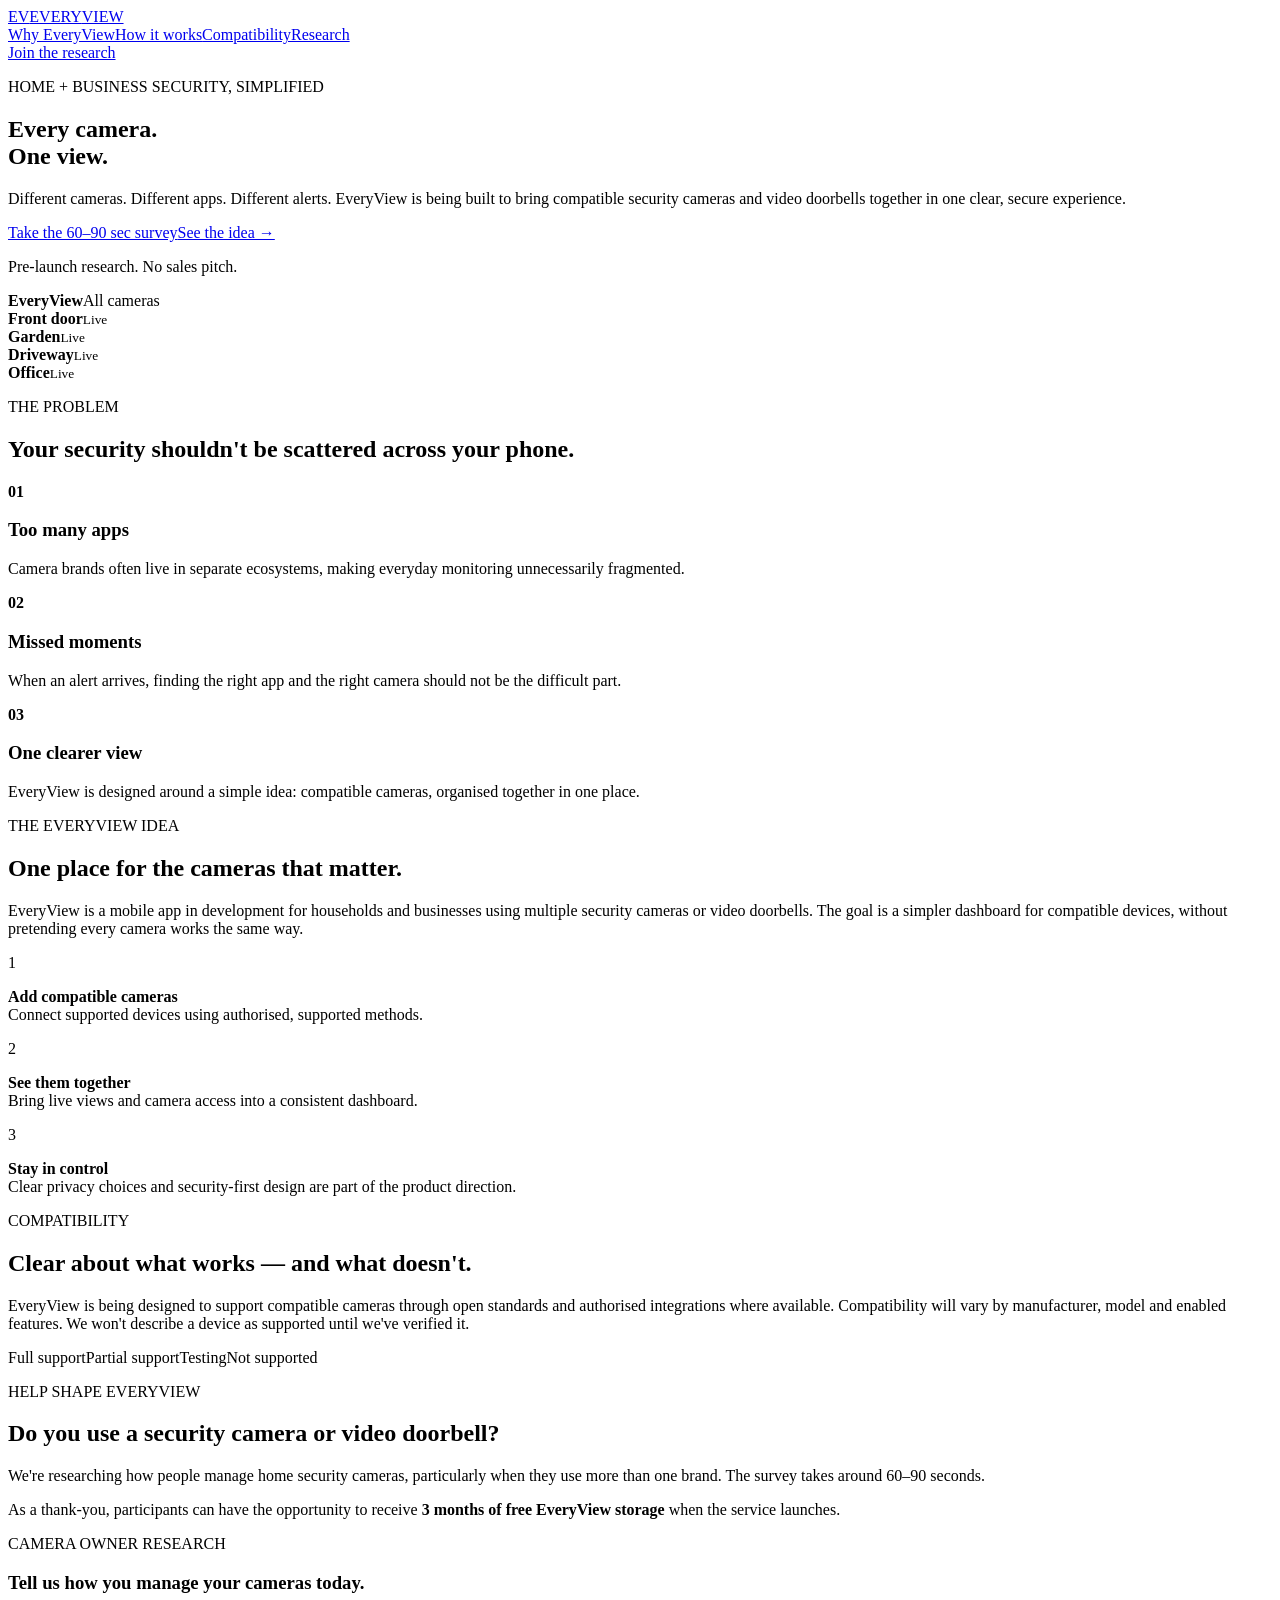
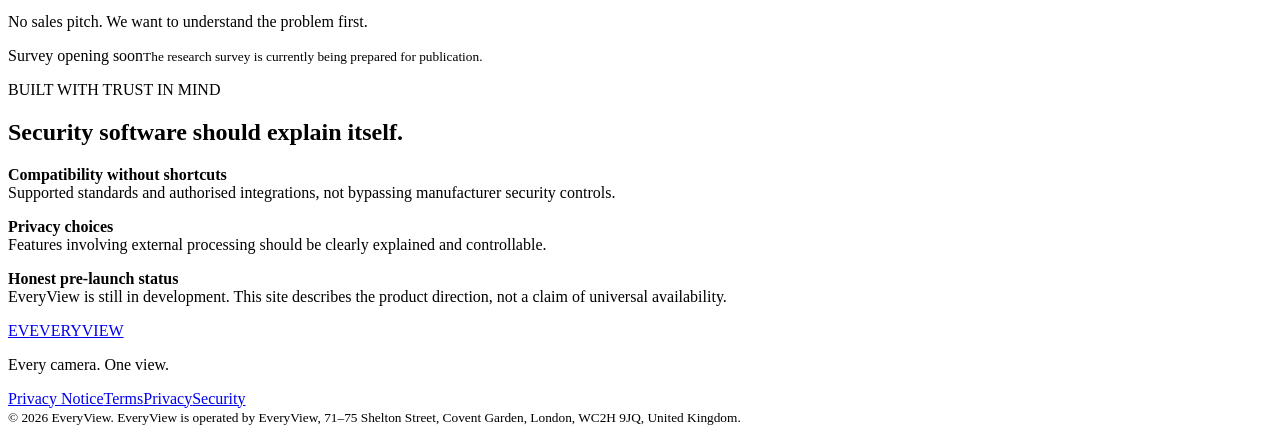
==== index.html @ 3339aa03 "Add index.html to EveryView website" ====
<!doctype html>
<html lang="en-GB">
<head>
  <meta charset="utf-8"><meta name="viewport" content="width=device-width,initial-scale=1">
  <title>EveryView — Every camera. One view.</title>
  <meta name="description" content="EveryView is exploring a simpler way to bring compatible security cameras and video doorbells together in one secure app.">
  <link rel="stylesheet" href="./styles.css">
</head>
<body>
<header class="nav">
  <a class="brand" href="#top" aria-label="EveryView home"><span class="brand-mark">EV</span><span>EVERY<span>VIEW</span></span></a>
  <nav><a href="#why">Why EveryView</a><a href="#how">How it works</a><a href="#compatibility">Compatibility</a><a href="#research">Research</a></nav>
  <a class="button small" href="#research">Join the research</a>
</header>
<main id="top">
<section class="hero">
  <div class="hero-copy"><p class="eyebrow">HOME + BUSINESS SECURITY, SIMPLIFIED</p>
    <h1>Every camera.<br><span>One view.</span></h1>
    <p class="lead">Different cameras. Different apps. Different alerts. EveryView is being built to bring compatible security cameras and video doorbells together in one clear, secure experience.</p>
    <div class="actions"><a class="button" href="#research">Take the 60–90 sec survey</a><a class="text-link" href="#how">See the idea →</a></div>
    <p class="micro">Pre-launch research. No sales pitch.</p>
  </div>
  <div class="visual" aria-label="EveryView product concept">
    <div class="orb"></div><div class="phone">
      <div class="phone-top"></div><div class="screen-title"><b>EveryView</b><span>All cameras</span></div>
      <div class="grid"><div class="cam"><i></i><b>Front door</b><small>Live</small></div><div class="cam"><i></i><b>Garden</b><small>Live</small></div><div class="cam"><i></i><b>Driveway</b><small>Live</small></div><div class="cam"><i></i><b>Office</b><small>Live</small></div></div>
    </div>
  </div>
</section>
<section id="why" class="section problem"><p class="eyebrow">THE PROBLEM</p><h2>Your security shouldn't be scattered across your phone.</h2>
  <div class="cards"><article><strong>01</strong><h3>Too many apps</h3><p>Camera brands often live in separate ecosystems, making everyday monitoring unnecessarily fragmented.</p></article><article><strong>02</strong><h3>Missed moments</h3><p>When an alert arrives, finding the right app and the right camera should not be the difficult part.</p></article><article><strong>03</strong><h3>One clearer view</h3><p>EveryView is designed around a simple idea: compatible cameras, organised together in one place.</p></article></div>
</section>
<section id="how" class="section split"><div><p class="eyebrow">THE EVERYVIEW IDEA</p><h2>One place for the cameras that matter.</h2><p>EveryView is a mobile app in development for households and businesses using multiple security cameras or video doorbells. The goal is a simpler dashboard for compatible devices, without pretending every camera works the same way.</p></div>
<div class="steps"><div><span>1</span><p><b>Add compatible cameras</b><br>Connect supported devices using authorised, supported methods.</p></div><div><span>2</span><p><b>See them together</b><br>Bring live views and camera access into a consistent dashboard.</p></div><div><span>3</span><p><b>Stay in control</b><br>Clear privacy choices and security-first design are part of the product direction.</p></div></div></section>
<section id="compatibility" class="section compatibility"><p class="eyebrow">COMPATIBILITY</p><h2>Clear about what works — and what doesn't.</h2><p class="wide">EveryView is being designed to support compatible cameras through open standards and authorised integrations where available. Compatibility will vary by manufacturer, model and enabled features. We won't describe a device as supported until we've verified it.</p>
<div class="status"><span><i class="full"></i>Full support</span><span><i class="partial"></i>Partial support</span><span><i class="testing"></i>Testing</span><span><i class="none"></i>Not supported</span></div></section>
<section id="research" class="section research"><div><p class="eyebrow">HELP SHAPE EVERYVIEW</p><h2>Do you use a security camera or video doorbell?</h2><p>We're researching how people manage home security cameras, particularly when they use more than one brand. The survey takes around 60–90 seconds.</p><p class="reward">As a thank-you, participants can have the opportunity to receive <b>3 months of free EveryView storage</b> when the service launches.</p></div>
<div class="research-card"><span>CAMERA OWNER RESEARCH</span><h3>Tell us how you manage your cameras today.</h3><p>No sales pitch. We want to understand the problem first.</p><a class="button disabled" aria-disabled="true">Survey opening soon</a><small>The research survey is currently being prepared for publication.</small></div></section>
<section class="section trust"><p class="eyebrow">BUILT WITH TRUST IN MIND</p><h2>Security software should explain itself.</h2><div class="trust-grid"><p><b>Compatibility without shortcuts</b><br>Supported standards and authorised integrations, not bypassing manufacturer security controls.</p><p><b>Privacy choices</b><br>Features involving external processing should be clearly explained and controllable.</p><p><b>Honest pre-launch status</b><br>EveryView is still in development. This site describes the product direction, not a claim of universal availability.</p></div></section>
</main>
<footer><a class="brand" href="#top"><span class="brand-mark">EV</span><span>EVERY<span>VIEW</span></span></a><p>Every camera. One view.</p><div><a href="./privacy.html">Privacy Notice</a><a href="./terms.html">Terms</a><a href="mailto:privacy@every-view.co.uk">Privacy</a><a href="mailto:security@every-view.co.uk">Security</a></div><small>© 2026 EveryView. EveryView is operated by EveryView, 71–75 Shelton Street, Covent Garden, London, WC2H 9JQ, United Kingdom.</small></footer>
<script src="./site.js"></script></body></html>
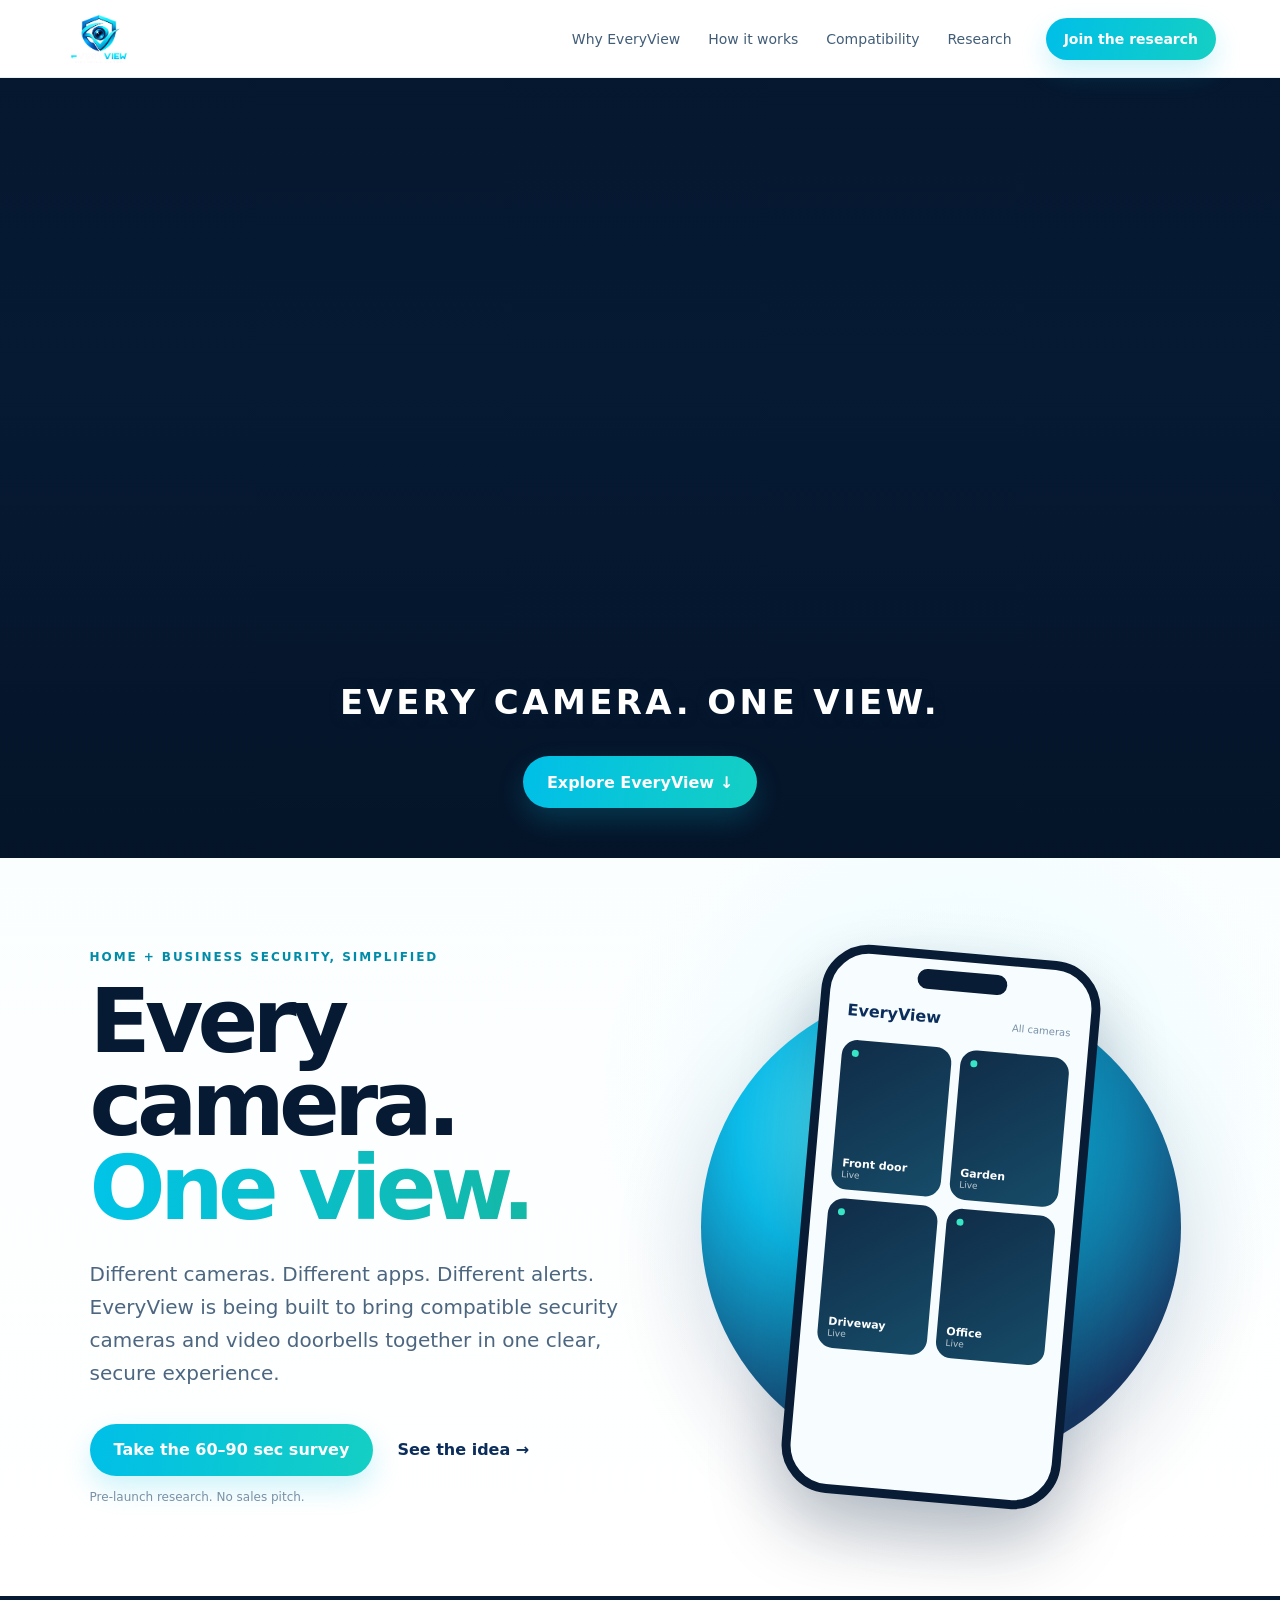
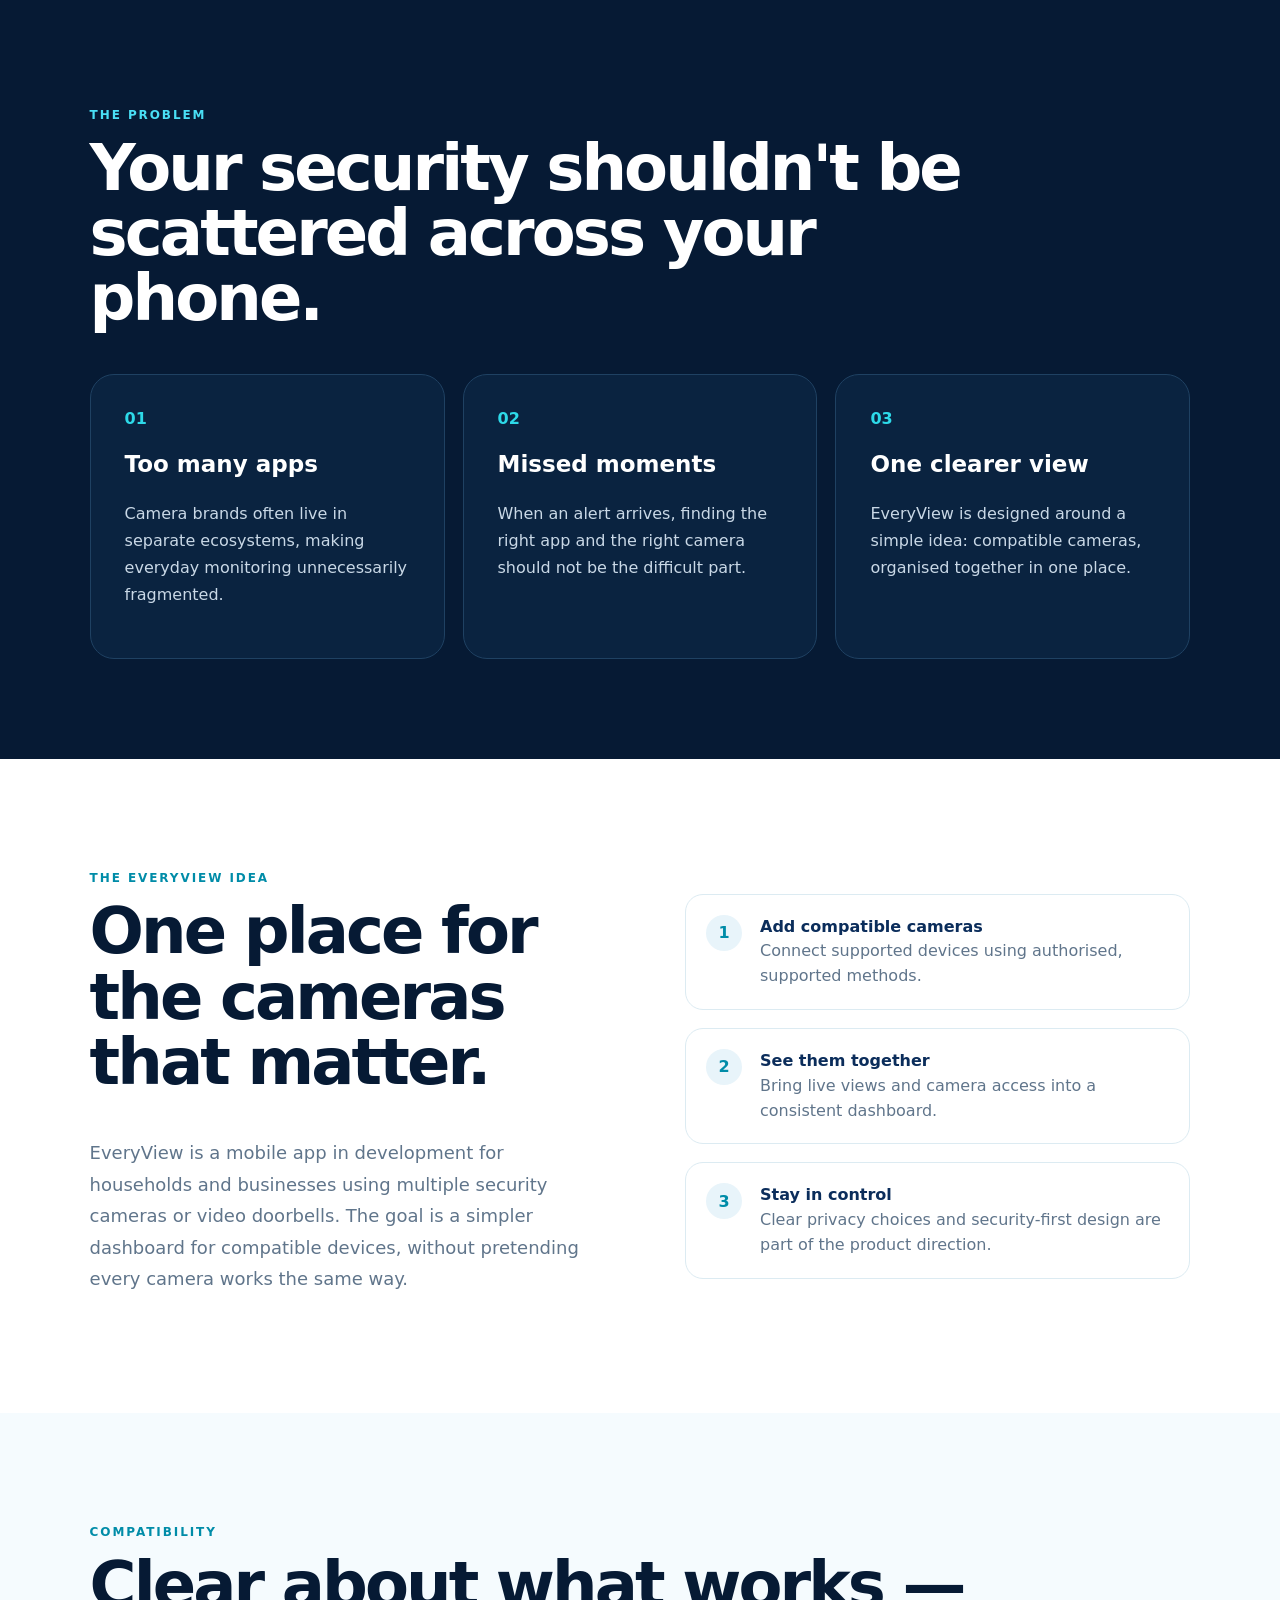
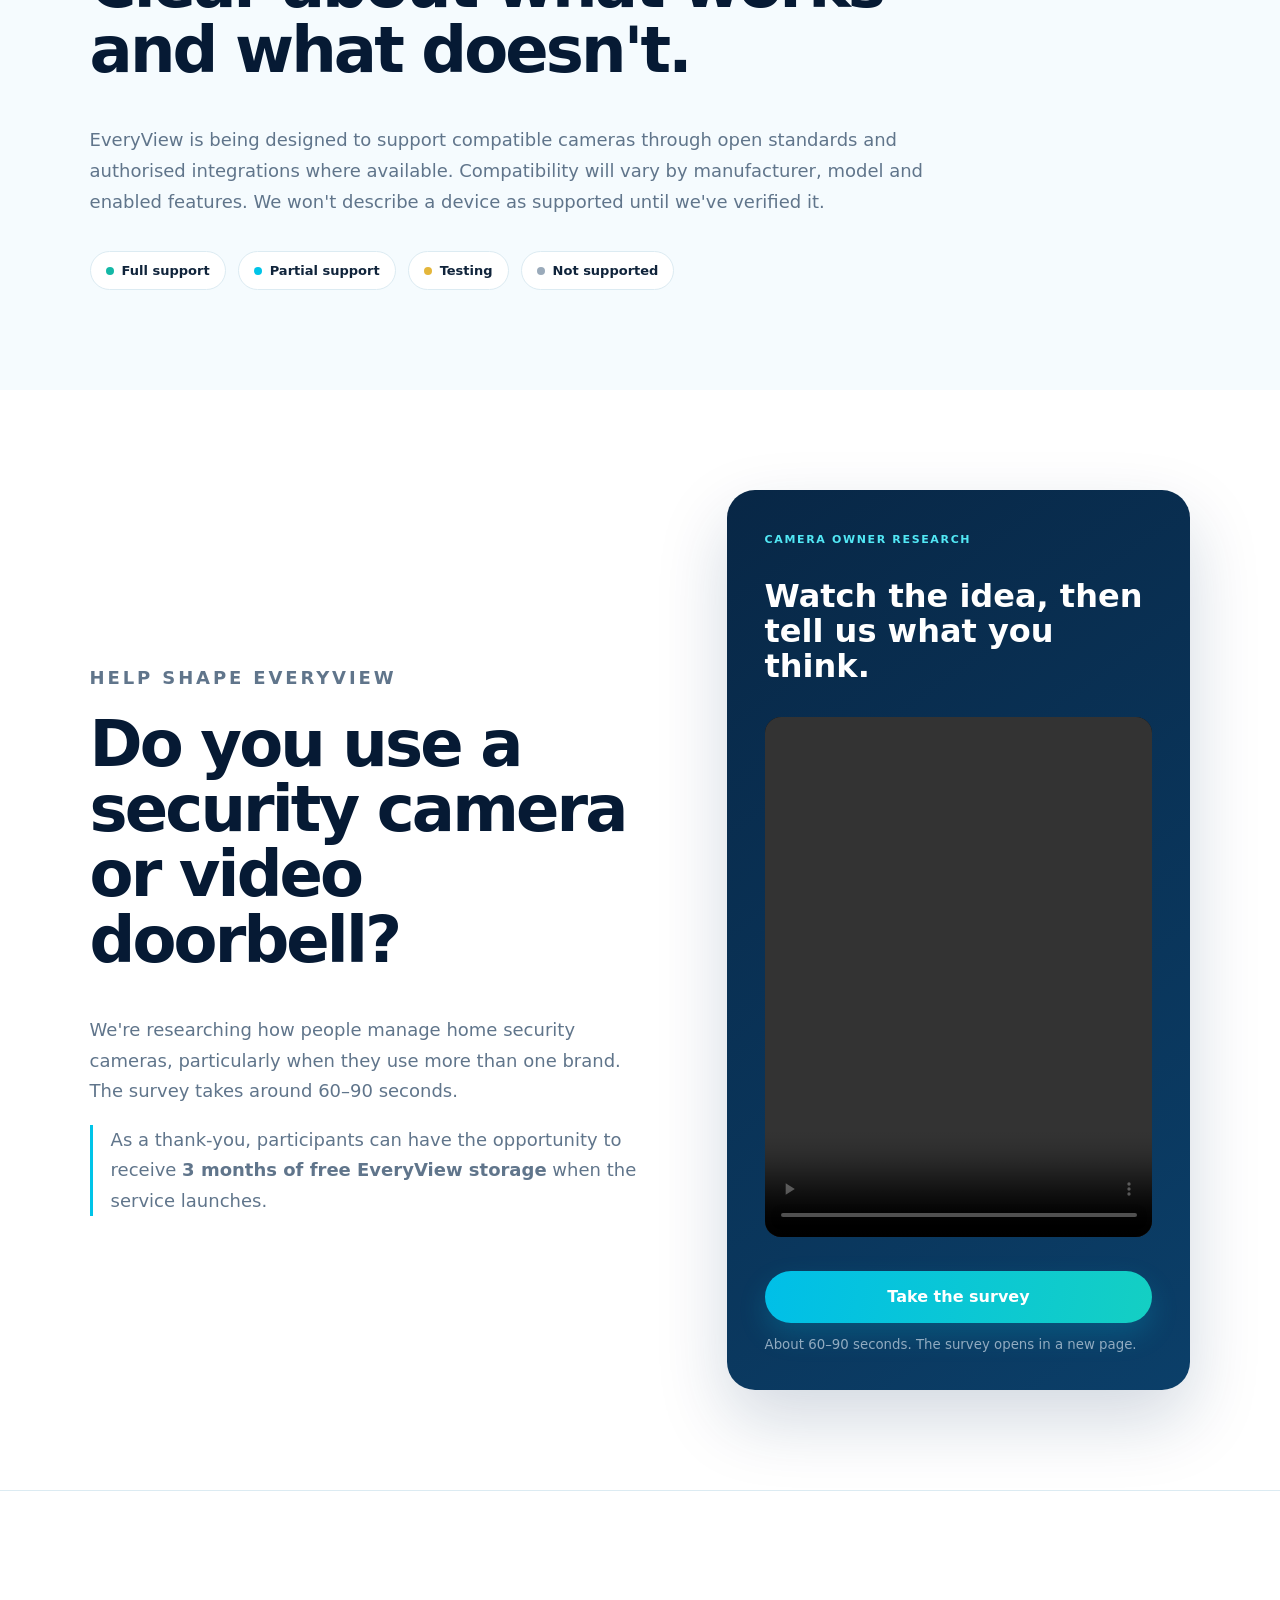
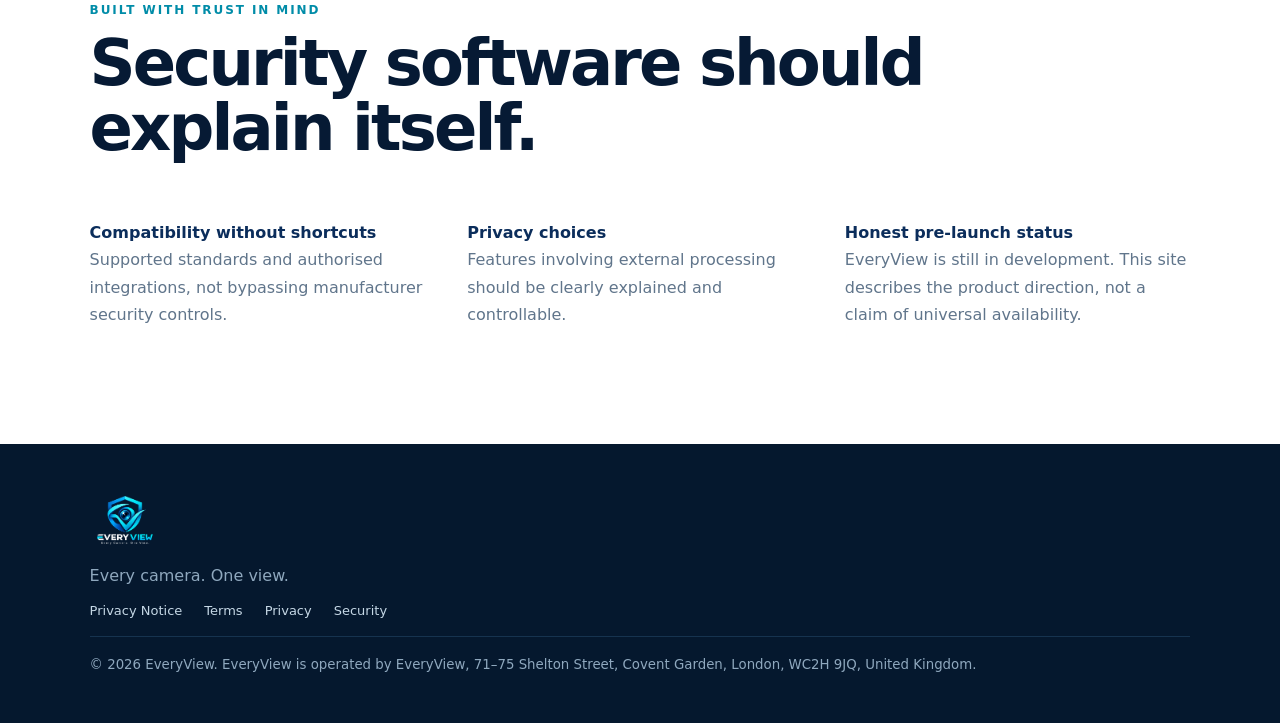
==== commit c4c708bb: "Add EveryView logo, animated opening, survey video and legal navigation" ====
--- a/index.html
+++ b/index.html
@@ -8,11 +8,12 @@
 </head>
 <body>
 <header class="nav">
-  <a class="brand" href="#top" aria-label="EveryView home"><span class="brand-mark">EV</span><span>EVERY<span>VIEW</span></span></a>
+  <a class="brand" href="#top" aria-label="EveryView home"><img class="brand-logo" src="./assets/everyview-logo.png" alt="EveryView"></a>
   <nav><a href="#why">Why EveryView</a><a href="#how">How it works</a><a href="#compatibility">Compatibility</a><a href="#research">Research</a></nav>
   <a class="button small" href="#research">Join the research</a>
 </header>
 <main id="top">
+<section class="opening" aria-label="EveryView camera opening"><video autoplay muted playsinline loop preload="metadata"><source src="./assets/camera-opening.mp4" type="video/mp4"></video><div class="opening-shade"></div><div class="opening-copy"><p>EVERY CAMERA. ONE VIEW.</p><a class="button" href="#research">Explore EveryView ↓</a></div></section>
 <section class="hero">
   <div class="hero-copy"><p class="eyebrow">HOME + BUSINESS SECURITY, SIMPLIFIED</p>
     <h1>Every camera.<br><span>One view.</span></h1>
@@ -35,8 +36,8 @@
 <section id="compatibility" class="section compatibility"><p class="eyebrow">COMPATIBILITY</p><h2>Clear about what works — and what doesn't.</h2><p class="wide">EveryView is being designed to support compatible cameras through open standards and authorised integrations where available. Compatibility will vary by manufacturer, model and enabled features. We won't describe a device as supported until we've verified it.</p>
 <div class="status"><span><i class="full"></i>Full support</span><span><i class="partial"></i>Partial support</span><span><i class="testing"></i>Testing</span><span><i class="none"></i>Not supported</span></div></section>
 <section id="research" class="section research"><div><p class="eyebrow">HELP SHAPE EVERYVIEW</p><h2>Do you use a security camera or video doorbell?</h2><p>We're researching how people manage home security cameras, particularly when they use more than one brand. The survey takes around 60–90 seconds.</p><p class="reward">As a thank-you, participants can have the opportunity to receive <b>3 months of free EveryView storage</b> when the service launches.</p></div>
-<div class="research-card"><span>CAMERA OWNER RESEARCH</span><h3>Tell us how you manage your cameras today.</h3><p>No sales pitch. We want to understand the problem first.</p><a class="button disabled" aria-disabled="true">Survey opening soon</a><small>The research survey is currently being prepared for publication.</small></div></section>
+<div class="research-card"><span>CAMERA OWNER RESEARCH</span><h3>Watch the idea, then tell us what you think.</h3><video class="survey-video" controls playsinline preload="metadata" aria-label="EveryView survey invitation"><source src="./assets/survey-video.mp4" type="video/mp4">Your browser does not support this video.</video><a class="button" href="./survey.html">Take the survey</a><small>About 60–90 seconds. The survey opens in a new page.</small></div></section>
 <section class="section trust"><p class="eyebrow">BUILT WITH TRUST IN MIND</p><h2>Security software should explain itself.</h2><div class="trust-grid"><p><b>Compatibility without shortcuts</b><br>Supported standards and authorised integrations, not bypassing manufacturer security controls.</p><p><b>Privacy choices</b><br>Features involving external processing should be clearly explained and controllable.</p><p><b>Honest pre-launch status</b><br>EveryView is still in development. This site describes the product direction, not a claim of universal availability.</p></div></section>
 </main>
-<footer><a class="brand" href="#top"><span class="brand-mark">EV</span><span>EVERY<span>VIEW</span></span></a><p>Every camera. One view.</p><div><a href="./privacy.html">Privacy Notice</a><a href="./terms.html">Terms</a><a href="mailto:privacy@every-view.co.uk">Privacy</a><a href="mailto:security@every-view.co.uk">Security</a></div><small>© 2026 EveryView. EveryView is operated by EveryView, 71–75 Shelton Street, Covent Garden, London, WC2H 9JQ, United Kingdom.</small></footer>
+<footer><a class="brand" href="#top"><img class="brand-logo" src="./assets/everyview-logo.png" alt="EveryView"></a><p>Every camera. One view.</p><div><a href="./privacy.html">Privacy Notice</a><a href="./terms.html">Terms</a><a href="mailto:privacy@every-view.co.uk">Privacy</a><a href="mailto:security@every-view.co.uk">Security</a></div><small>© 2026 EveryView. EveryView is operated by EveryView, 71–75 Shelton Street, Covent Garden, London, WC2H 9JQ, United Kingdom.</small></footer>
 <script src="./site.js"></script></body></html>
--- a/styles.css
+++ b/styles.css
@@ -0,0 +1,2 @@
+:root{--navy:#0b2d5b;--deep:#061a34;--cyan:#00c4e8;--teal:#14b8a6;--light:#e8f4fa;--ink:#10243b;--muted:#60758b;--line:#dcebf2}*{box-sizing:border-box}html{scroll-behavior:smooth}body{margin:0;font-family:Inter,ui-sans-serif,system-ui,-apple-system,BlinkMacSystemFont,"Segoe UI",sans-serif;color:var(--ink);background:#fff}a{color:inherit;text-decoration:none}.nav{height:78px;display:flex;align-items:center;gap:34px;padding:0 clamp(22px,5vw,80px);position:sticky;top:0;background:rgba(255,255,255,.92);backdrop-filter:blur(18px);z-index:20;border-bottom:1px solid rgba(220,235,242,.7)}.brand{display:flex;align-items:center;gap:10px;font-weight:900;letter-spacing:-.04em;font-size:19px}.brand>span:last-child>span{color:var(--cyan)}.brand-mark{width:38px;height:38px;border-radius:12px;display:grid;place-items:center;color:#fff;font-size:13px;letter-spacing:-1px;background:linear-gradient(135deg,var(--navy),var(--cyan));box-shadow:0 7px 20px rgba(0,196,232,.2)}nav{display:flex;gap:28px;margin-left:auto;font-size:14px;color:#425d78}nav a:hover{color:var(--navy)}.button{display:inline-flex;justify-content:center;align-items:center;min-height:52px;padding:0 24px;border-radius:999px;background:linear-gradient(100deg,#00bfe8,#14cfc3);color:#fff;font-weight:800;box-shadow:0 12px 28px rgba(0,196,232,.2)}.button.small{min-height:42px;padding:0 18px;font-size:14px}.hero{min-height:720px;display:grid;grid-template-columns:1.05fr .95fr;align-items:center;gap:50px;padding:80px clamp(24px,7vw,110px);overflow:hidden;background:radial-gradient(circle at 75% 35%,#e8fbff 0,transparent 34%),linear-gradient(180deg,#fbfeff,#fff)}.eyebrow{font-size:12px;letter-spacing:.16em;font-weight:900;color:#008ca8}.hero h1{font-size:clamp(54px,7vw,94px);line-height:.93;letter-spacing:-.065em;margin:16px 0 28px;color:var(--deep)}.hero h1 span{background:linear-gradient(90deg,var(--cyan),var(--teal));-webkit-background-clip:text;color:transparent}.lead{font-size:20px;line-height:1.65;color:#4d6680;max-width:680px}.actions{display:flex;align-items:center;gap:24px;margin-top:34px}.text-link{font-weight:800;color:var(--navy)}.micro{font-size:12px;color:#7890a6;margin-top:14px}.visual{min-height:540px;position:relative;display:grid;place-items:center}.orb{position:absolute;width:480px;height:480px;border-radius:50%;background:radial-gradient(circle at 40% 30%,#65f4ff,#00b9e8 35%,#0b2d5b 76%);filter:drop-shadow(0 30px 50px rgba(11,45,91,.18));opacity:.95}.phone{position:relative;width:280px;height:550px;border:9px solid #081c36;border-radius:48px;background:#f7fcff;box-shadow:0 35px 70px rgba(4,27,52,.25);padding:28px 17px;transform:rotate(5deg)}.phone-top{width:90px;height:20px;border-radius:20px;background:#081c36;position:absolute;top:10px;left:50%;transform:translateX(-50%)}.screen-title{display:flex;justify-content:space-between;align-items:end;margin:20px 2px}.screen-title b{color:var(--navy)}.screen-title span{font-size:10px;color:#7890a6}.grid{display:grid;grid-template-columns:1fr 1fr;gap:9px}.cam{height:150px;border-radius:16px;background:linear-gradient(145deg,#102c48,#164c68);padding:10px;color:white;display:flex;flex-direction:column;justify-content:flex-end}.cam i{width:7px;height:7px;background:#37e5c5;border-radius:50%;margin-bottom:auto}.cam b{font-size:11px}.cam small{font-size:9px;opacity:.7}.section{padding:100px clamp(24px,7vw,110px)}.section h2{font-size:clamp(38px,5vw,64px);letter-spacing:-.045em;line-height:1.02;color:var(--deep);max-width:900px;margin:14px 0 42px}.problem{background:var(--deep);color:#c9d8e6}.problem h2{color:#fff}.problem .eyebrow{color:#49dff5}.cards{display:grid;grid-template-columns:repeat(3,1fr);gap:18px}.cards article{padding:34px;border:1px solid #1f4162;border-radius:24px;background:#0a2340}.cards strong{color:#2dd9e8}.cards h3{color:#fff;font-size:23px}.cards p,.wide{line-height:1.7}.split{display:grid;grid-template-columns:1fr 1fr;gap:90px;align-items:center}.split>div>p:not(.eyebrow){font-size:18px;line-height:1.75;color:var(--muted)}.steps{display:grid;gap:18px}.steps div{display:flex;gap:18px;padding:20px;border:1px solid var(--line);border-radius:18px}.steps span{width:36px;height:36px;flex:0 0 36px;border-radius:50%;display:grid;place-items:center;background:var(--light);color:#008ca8;font-weight:900}.steps p{margin:0;line-height:1.55;color:var(--muted)}.steps b{color:var(--navy)}.compatibility{background:#f5fbfe}.wide{max-width:850px;font-size:18px;color:var(--muted)}.status{display:flex;flex-wrap:wrap;gap:12px;margin-top:34px}.status span{padding:11px 15px;border-radius:999px;background:#fff;border:1px solid var(--line);font-size:13px;font-weight:700}.status i{display:inline-block;width:8px;height:8px;border-radius:50%;margin-right:8px}.full{background:#14b8a6}.partial{background:#00c4e8}.testing{background:#e4b63b}.none{background:#9aaaba}.research{display:grid;grid-template-columns:1.1fr .9fr;gap:70px;align-items:center}.research>div>p{line-height:1.7;color:var(--muted);font-size:18px}.reward{padding-left:18px;border-left:3px solid var(--cyan)}.research-card{padding:38px;border-radius:28px;background:linear-gradient(145deg,#082746,#0b3f69);color:#d7e7f4;box-shadow:0 30px 70px rgba(11,45,91,.18)}.research-card>span{font-size:11px;letter-spacing:.15em;color:#52e8f5;font-weight:900}.research-card h3{font-size:32px;line-height:1.1;color:#fff}.research-card p{line-height:1.6}.research-card .button{width:100%;margin:12px 0 14px}.research-card small{display:block;color:#91abc0}.disabled{opacity:.65;cursor:not-allowed}.trust{border-top:1px solid var(--line)}.trust-grid{display:grid;grid-template-columns:repeat(3,1fr);gap:32px}.trust-grid p{line-height:1.7;color:var(--muted)}.trust-grid b{color:var(--navy)}footer{padding:48px clamp(24px,7vw,110px);background:#05182e;color:#8fa8be;display:grid;gap:18px}footer .brand{color:#fff;width:max-content}footer>p{margin:0}footer>div{display:flex;gap:22px;flex-wrap:wrap;font-size:13px;color:#c5d7e5}footer small{border-top:1px solid #16334f;padding-top:18px;line-height:1.5}@media(max-width:900px){nav{display:none}.nav .button{margin-left:auto}.hero,.split,.research{grid-template-columns:1fr}.hero{padding-top:50px}.visual{min-height:480px}.cards,.trust-grid{grid-template-columns:1fr}.orb{width:390px;height:390px}.section{padding-top:76px;padding-bottom:76px}}@media(max-width:560px){.nav{height:68px;padding:0 16px}.nav>.button{display:none}.hero{padding:48px 20px 64px}.hero h1{font-size:58px}.lead{font-size:17px}.actions{align-items:flex-start;flex-direction:column}.visual{min-height:430px}.phone{width:230px;height:450px;border-radius:40px}.orb{width:330px;height:330px}.cam{height:118px}.section{padding:68px 20px}.section h2{font-size:40px}.research-card{padding:28px 22px}}.brand-logo{display:block;width:148px;height:56px;object-fit:contain;object-position:left center}.opening{height:min(780px,calc(100svh - 78px));min-height:480px;background:#061a34;position:relative;overflow:hidden;display:grid;place-items:center}.opening video{position:absolute;inset:0;width:100%;height:100%;object-fit:cover}.opening-shade{position:absolute;inset:0;background:linear-gradient(180deg,rgba(4,17,34,.28),transparent 38%,rgba(4,17,34,.66))}.opening-copy{position:relative;z-index:1;align-self:end;text-align:center;padding:0 20px 50px;color:#fff}.opening-copy p{font-size:clamp(20px,3vw,34px);font-weight:900;letter-spacing:.1em;text-shadow:0 2px 12px #061a34}.survey-video{display:block;width:100%;max-height:520px;aspect-ratio:9/16;object-fit:contain;background:#020b14;border-radius:16px;margin:22px auto}.legal{max-width:1000px;margin:auto;min-height:70vh;line-height:1.7}.legal h3{color:var(--navy);margin-top:2em}@media(max-width:560px){.opening{height:calc(100svh - 68px);min-height:500px}.opening-copy{padding-bottom:36px}.brand-logo{width:120px;height:48px}}
+.survey-page{max-width:800px}.survey-page h2{margin-bottom:20px}.survey-page fieldset{border:1px solid var(--line);border-radius:16px;padding:20px 24px;margin:24px 0}.survey-page legend{font-weight:800;color:var(--navy);padding:0 8px}.survey-page fieldset label{display:block;margin:10px 0;cursor:pointer}.survey-label{display:block;font-weight:800;margin:22px 0}.survey-label textarea,.survey-label input{display:block;width:100%;padding:12px;font:inherit;border:1px solid #a9c1d1;border-radius:10px;margin-top:8px}.survey-page .micro{font-size:14px;line-height:1.5}
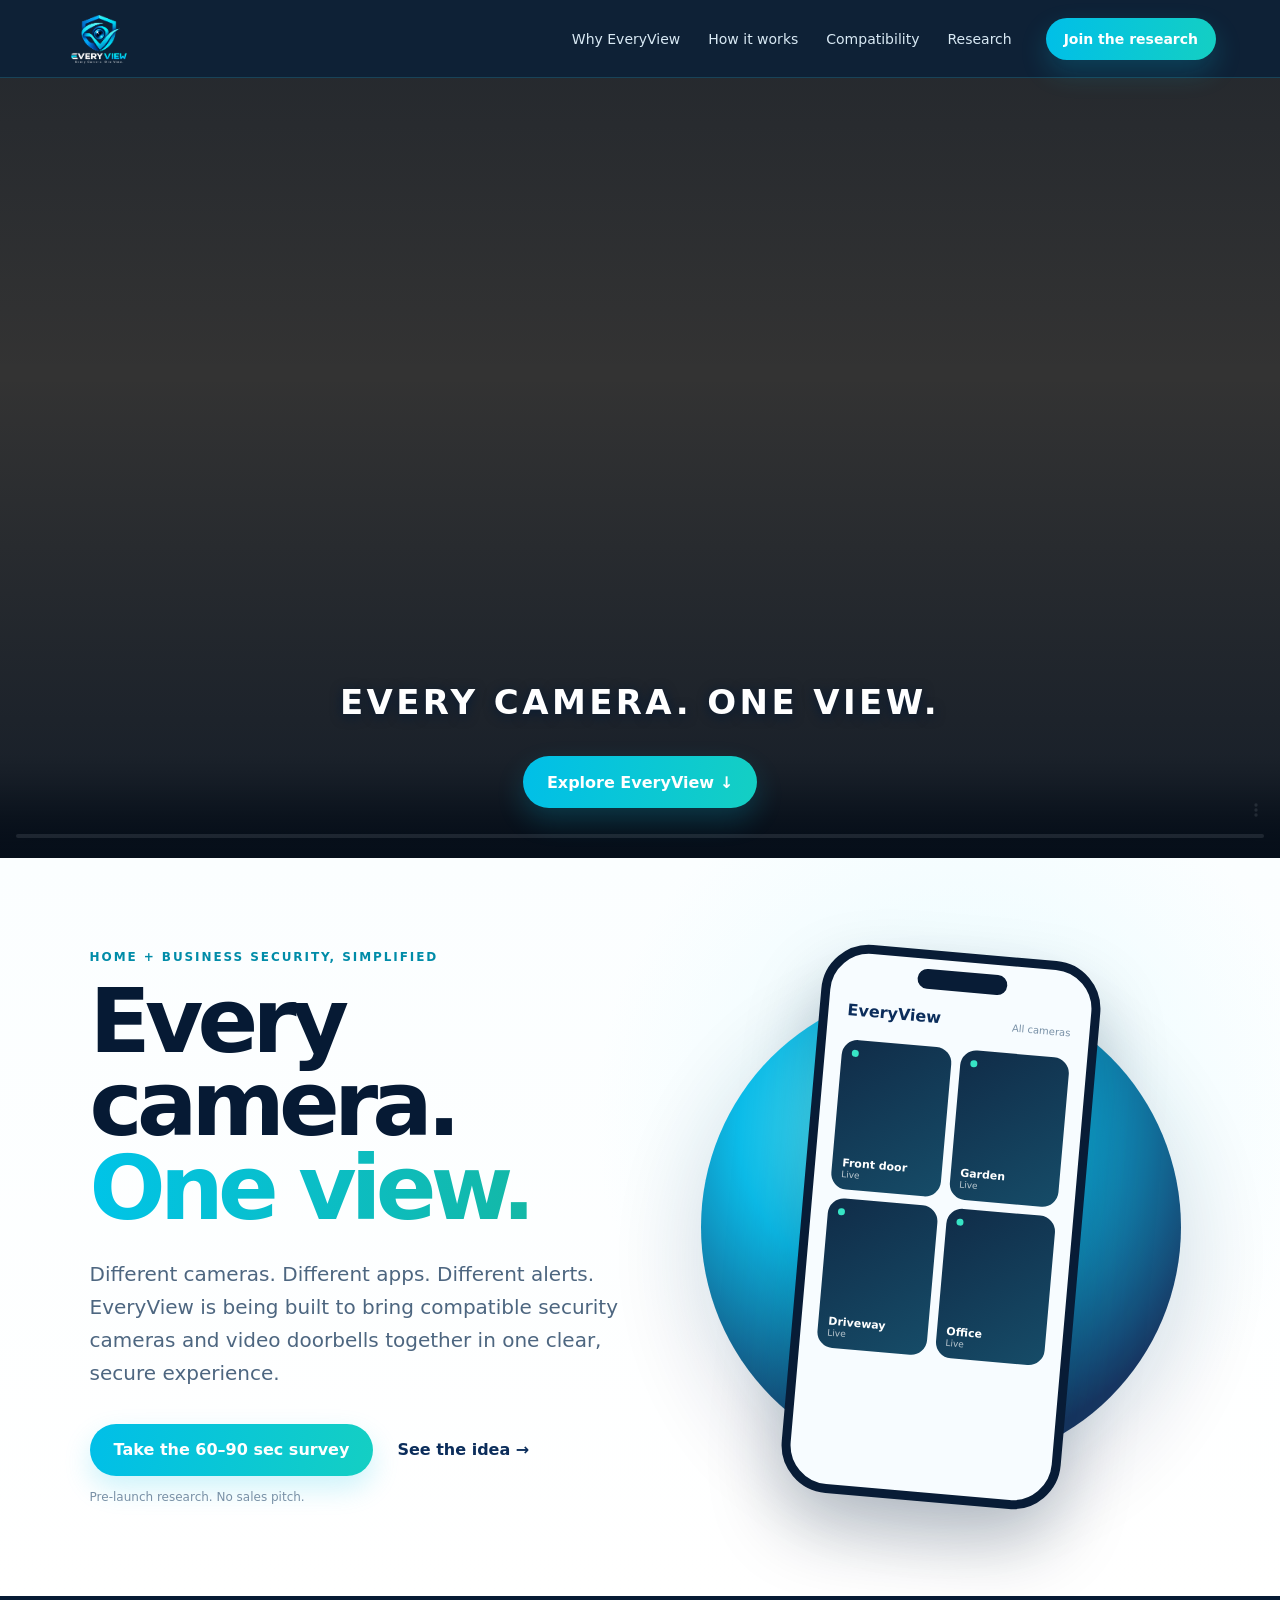
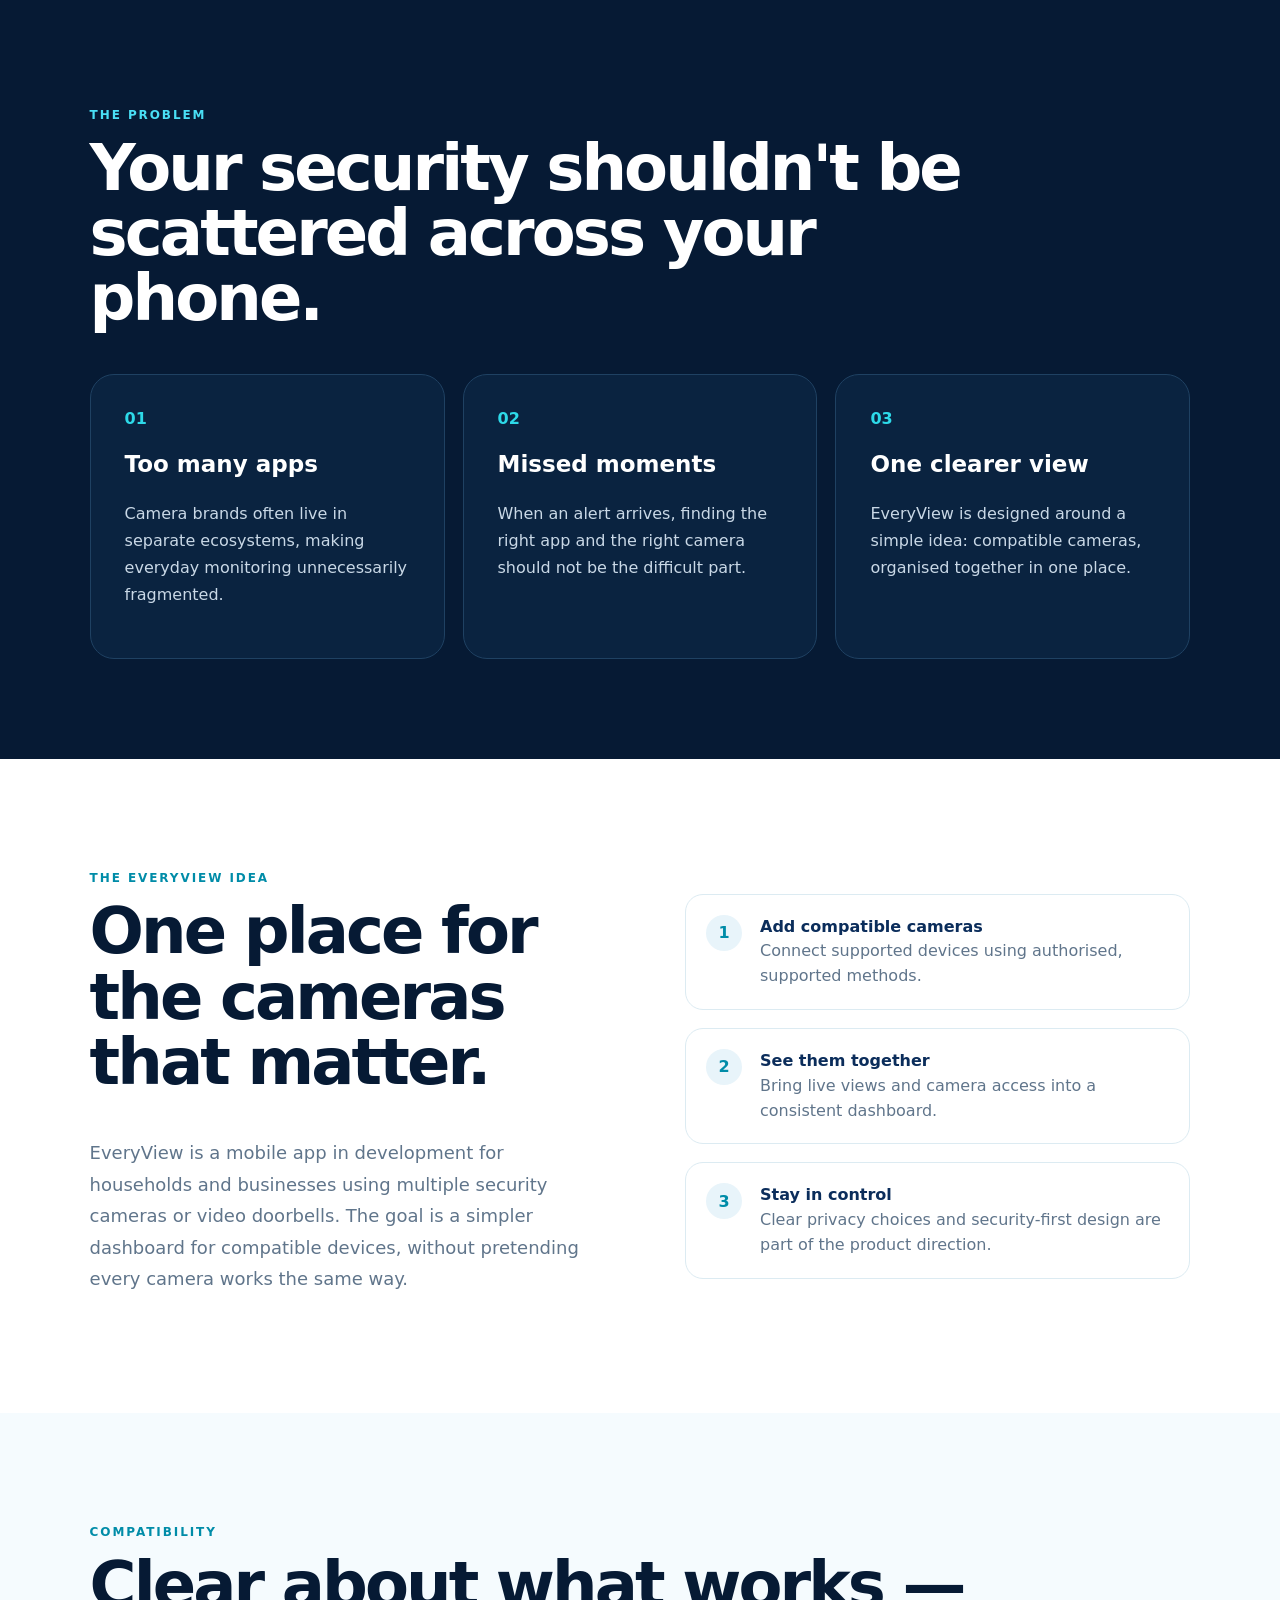
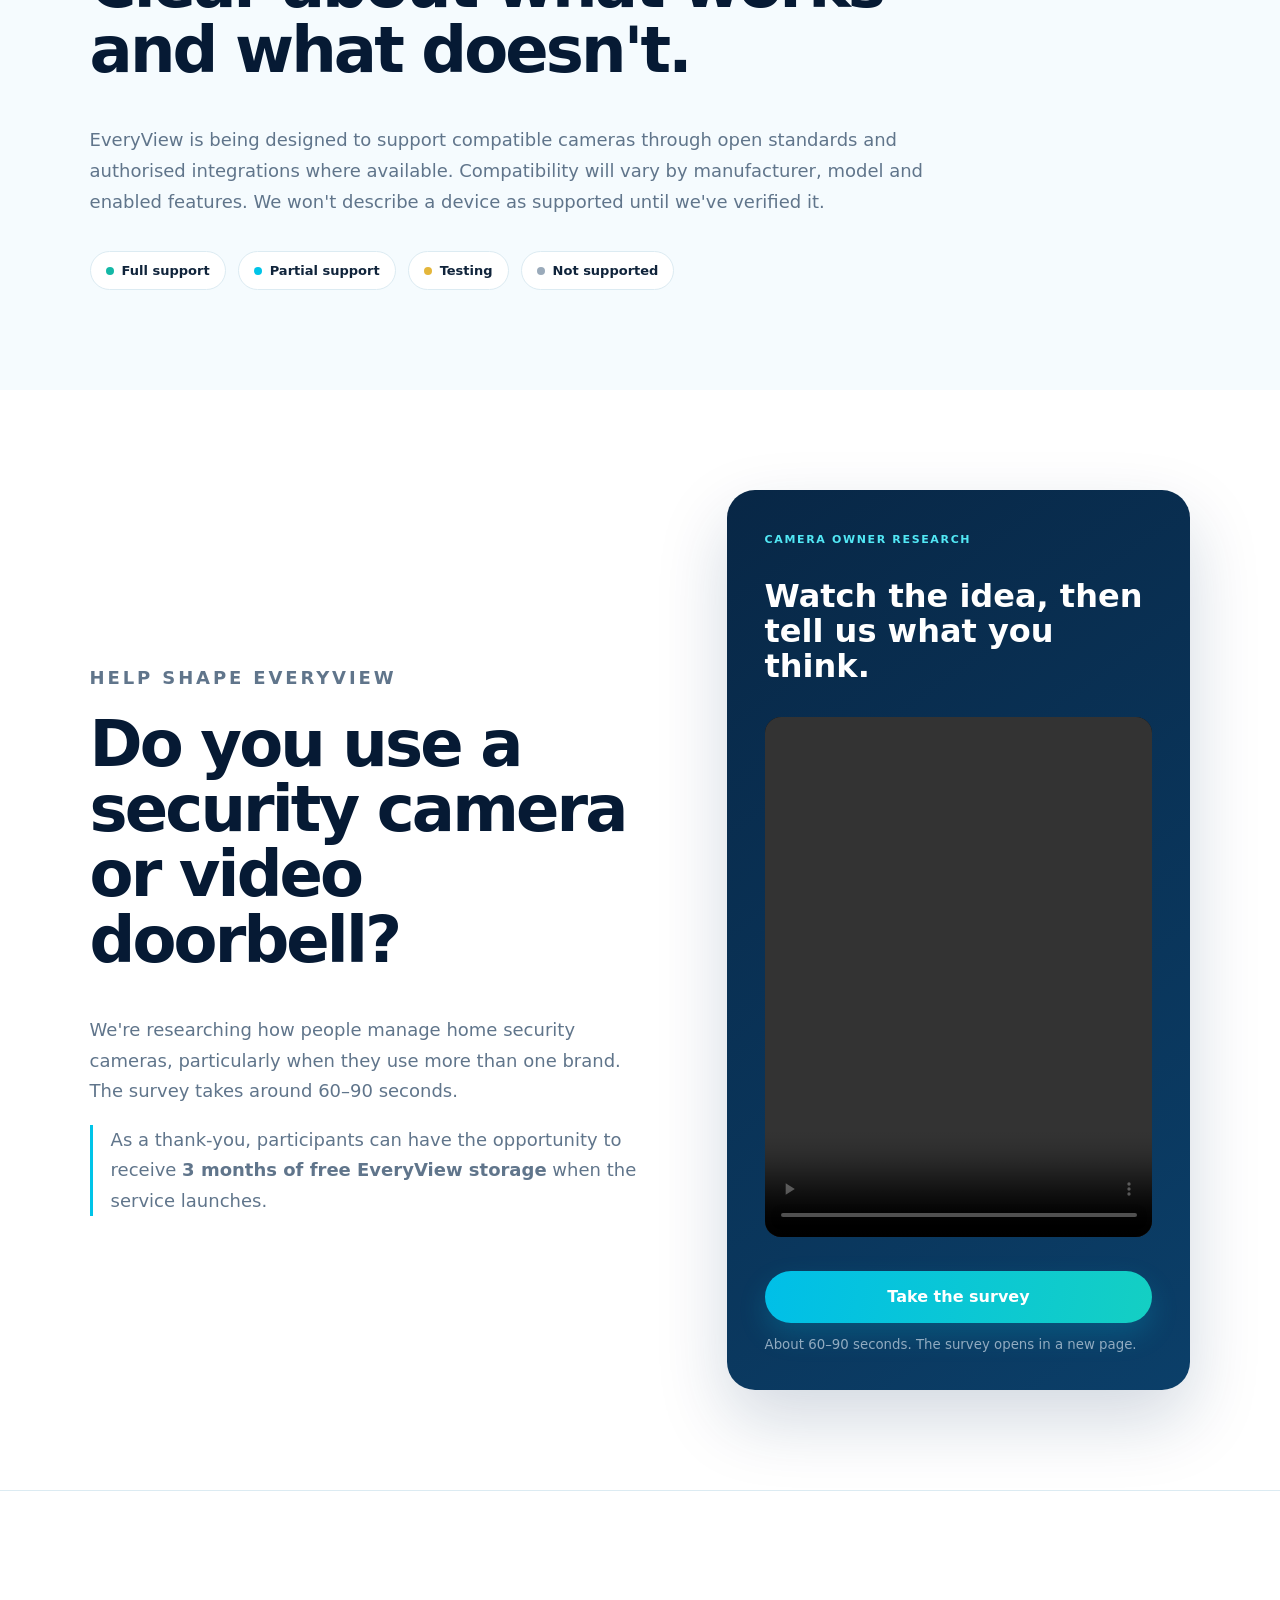
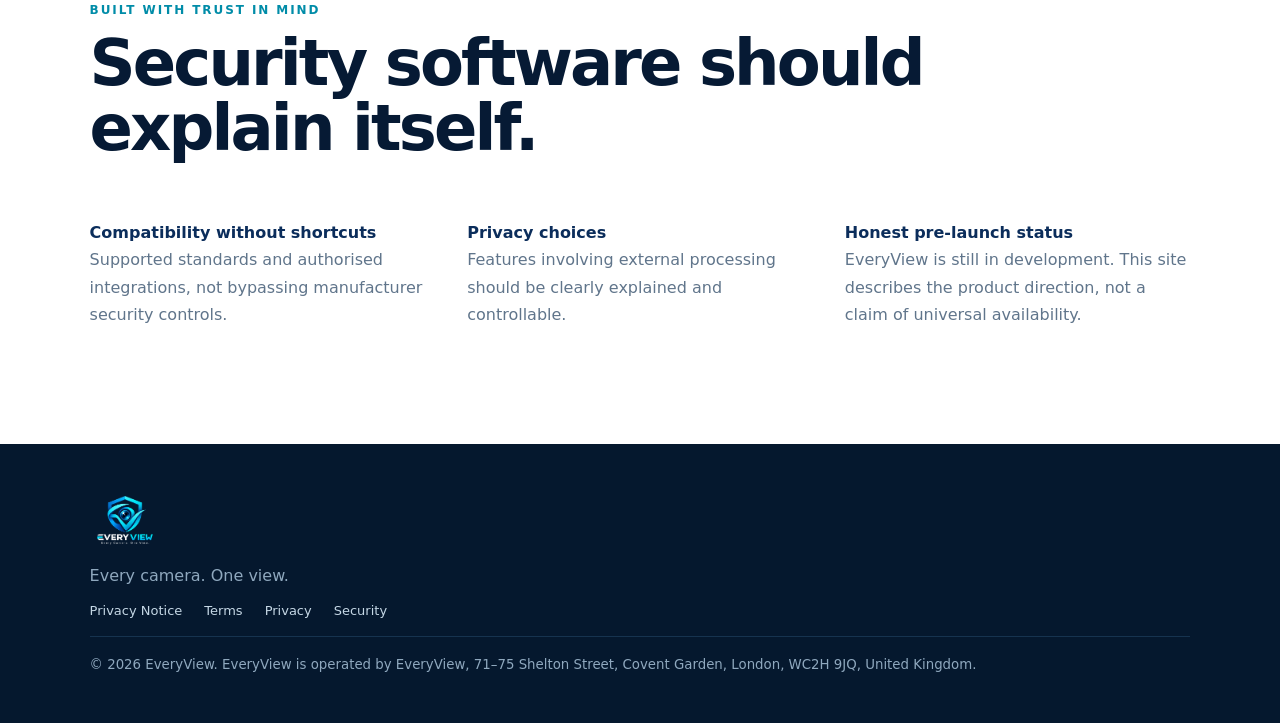
==== commit d07ea2c2: "Fix video playback and give EveryView logo a dark header" ====
--- a/index.html
+++ b/index.html
@@ -13,7 +13,7 @@
   <a class="button small" href="#research">Join the research</a>
 </header>
 <main id="top">
-<section class="opening" aria-label="EveryView camera opening"><video autoplay muted playsinline loop preload="metadata"><source src="./assets/camera-opening.mp4" type="video/mp4"></video><div class="opening-shade"></div><div class="opening-copy"><p>EVERY CAMERA. ONE VIEW.</p><a class="button" href="#research">Explore EveryView ↓</a></div></section>
+<section class="opening" aria-label="EveryView camera opening"><video autoplay muted playsinline loop controls preload="auto" aria-label="Five-second camera opening animation"><source src="./assets/camera-opening.mp4" type="video/mp4"></video><div class="opening-shade"></div><div class="opening-copy"><p>EVERY CAMERA. ONE VIEW.</p><a class="button" href="#research">Explore EveryView ↓</a></div></section>
 <section class="hero">
   <div class="hero-copy"><p class="eyebrow">HOME + BUSINESS SECURITY, SIMPLIFIED</p>
     <h1>Every camera.<br><span>One view.</span></h1>
--- a/styles.css
+++ b/styles.css
@@ -1,2 +1,5 @@
 :root{--navy:#0b2d5b;--deep:#061a34;--cyan:#00c4e8;--teal:#14b8a6;--light:#e8f4fa;--ink:#10243b;--muted:#60758b;--line:#dcebf2}*{box-sizing:border-box}html{scroll-behavior:smooth}body{margin:0;font-family:Inter,ui-sans-serif,system-ui,-apple-system,BlinkMacSystemFont,"Segoe UI",sans-serif;color:var(--ink);background:#fff}a{color:inherit;text-decoration:none}.nav{height:78px;display:flex;align-items:center;gap:34px;padding:0 clamp(22px,5vw,80px);position:sticky;top:0;background:rgba(255,255,255,.92);backdrop-filter:blur(18px);z-index:20;border-bottom:1px solid rgba(220,235,242,.7)}.brand{display:flex;align-items:center;gap:10px;font-weight:900;letter-spacing:-.04em;font-size:19px}.brand>span:last-child>span{color:var(--cyan)}.brand-mark{width:38px;height:38px;border-radius:12px;display:grid;place-items:center;color:#fff;font-size:13px;letter-spacing:-1px;background:linear-gradient(135deg,var(--navy),var(--cyan));box-shadow:0 7px 20px rgba(0,196,232,.2)}nav{display:flex;gap:28px;margin-left:auto;font-size:14px;color:#425d78}nav a:hover{color:var(--navy)}.button{display:inline-flex;justify-content:center;align-items:center;min-height:52px;padding:0 24px;border-radius:999px;background:linear-gradient(100deg,#00bfe8,#14cfc3);color:#fff;font-weight:800;box-shadow:0 12px 28px rgba(0,196,232,.2)}.button.small{min-height:42px;padding:0 18px;font-size:14px}.hero{min-height:720px;display:grid;grid-template-columns:1.05fr .95fr;align-items:center;gap:50px;padding:80px clamp(24px,7vw,110px);overflow:hidden;background:radial-gradient(circle at 75% 35%,#e8fbff 0,transparent 34%),linear-gradient(180deg,#fbfeff,#fff)}.eyebrow{font-size:12px;letter-spacing:.16em;font-weight:900;color:#008ca8}.hero h1{font-size:clamp(54px,7vw,94px);line-height:.93;letter-spacing:-.065em;margin:16px 0 28px;color:var(--deep)}.hero h1 span{background:linear-gradient(90deg,var(--cyan),var(--teal));-webkit-background-clip:text;color:transparent}.lead{font-size:20px;line-height:1.65;color:#4d6680;max-width:680px}.actions{display:flex;align-items:center;gap:24px;margin-top:34px}.text-link{font-weight:800;color:var(--navy)}.micro{font-size:12px;color:#7890a6;margin-top:14px}.visual{min-height:540px;position:relative;display:grid;place-items:center}.orb{position:absolute;width:480px;height:480px;border-radius:50%;background:radial-gradient(circle at 40% 30%,#65f4ff,#00b9e8 35%,#0b2d5b 76%);filter:drop-shadow(0 30px 50px rgba(11,45,91,.18));opacity:.95}.phone{position:relative;width:280px;height:550px;border:9px solid #081c36;border-radius:48px;background:#f7fcff;box-shadow:0 35px 70px rgba(4,27,52,.25);padding:28px 17px;transform:rotate(5deg)}.phone-top{width:90px;height:20px;border-radius:20px;background:#081c36;position:absolute;top:10px;left:50%;transform:translateX(-50%)}.screen-title{display:flex;justify-content:space-between;align-items:end;margin:20px 2px}.screen-title b{color:var(--navy)}.screen-title span{font-size:10px;color:#7890a6}.grid{display:grid;grid-template-columns:1fr 1fr;gap:9px}.cam{height:150px;border-radius:16px;background:linear-gradient(145deg,#102c48,#164c68);padding:10px;color:white;display:flex;flex-direction:column;justify-content:flex-end}.cam i{width:7px;height:7px;background:#37e5c5;border-radius:50%;margin-bottom:auto}.cam b{font-size:11px}.cam small{font-size:9px;opacity:.7}.section{padding:100px clamp(24px,7vw,110px)}.section h2{font-size:clamp(38px,5vw,64px);letter-spacing:-.045em;line-height:1.02;color:var(--deep);max-width:900px;margin:14px 0 42px}.problem{background:var(--deep);color:#c9d8e6}.problem h2{color:#fff}.problem .eyebrow{color:#49dff5}.cards{display:grid;grid-template-columns:repeat(3,1fr);gap:18px}.cards article{padding:34px;border:1px solid #1f4162;border-radius:24px;background:#0a2340}.cards strong{color:#2dd9e8}.cards h3{color:#fff;font-size:23px}.cards p,.wide{line-height:1.7}.split{display:grid;grid-template-columns:1fr 1fr;gap:90px;align-items:center}.split>div>p:not(.eyebrow){font-size:18px;line-height:1.75;color:var(--muted)}.steps{display:grid;gap:18px}.steps div{display:flex;gap:18px;padding:20px;border:1px solid var(--line);border-radius:18px}.steps span{width:36px;height:36px;flex:0 0 36px;border-radius:50%;display:grid;place-items:center;background:var(--light);color:#008ca8;font-weight:900}.steps p{margin:0;line-height:1.55;color:var(--muted)}.steps b{color:var(--navy)}.compatibility{background:#f5fbfe}.wide{max-width:850px;font-size:18px;color:var(--muted)}.status{display:flex;flex-wrap:wrap;gap:12px;margin-top:34px}.status span{padding:11px 15px;border-radius:999px;background:#fff;border:1px solid var(--line);font-size:13px;font-weight:700}.status i{display:inline-block;width:8px;height:8px;border-radius:50%;margin-right:8px}.full{background:#14b8a6}.partial{background:#00c4e8}.testing{background:#e4b63b}.none{background:#9aaaba}.research{display:grid;grid-template-columns:1.1fr .9fr;gap:70px;align-items:center}.research>div>p{line-height:1.7;color:var(--muted);font-size:18px}.reward{padding-left:18px;border-left:3px solid var(--cyan)}.research-card{padding:38px;border-radius:28px;background:linear-gradient(145deg,#082746,#0b3f69);color:#d7e7f4;box-shadow:0 30px 70px rgba(11,45,91,.18)}.research-card>span{font-size:11px;letter-spacing:.15em;color:#52e8f5;font-weight:900}.research-card h3{font-size:32px;line-height:1.1;color:#fff}.research-card p{line-height:1.6}.research-card .button{width:100%;margin:12px 0 14px}.research-card small{display:block;color:#91abc0}.disabled{opacity:.65;cursor:not-allowed}.trust{border-top:1px solid var(--line)}.trust-grid{display:grid;grid-template-columns:repeat(3,1fr);gap:32px}.trust-grid p{line-height:1.7;color:var(--muted)}.trust-grid b{color:var(--navy)}footer{padding:48px clamp(24px,7vw,110px);background:#05182e;color:#8fa8be;display:grid;gap:18px}footer .brand{color:#fff;width:max-content}footer>p{margin:0}footer>div{display:flex;gap:22px;flex-wrap:wrap;font-size:13px;color:#c5d7e5}footer small{border-top:1px solid #16334f;padding-top:18px;line-height:1.5}@media(max-width:900px){nav{display:none}.nav .button{margin-left:auto}.hero,.split,.research{grid-template-columns:1fr}.hero{padding-top:50px}.visual{min-height:480px}.cards,.trust-grid{grid-template-columns:1fr}.orb{width:390px;height:390px}.section{padding-top:76px;padding-bottom:76px}}@media(max-width:560px){.nav{height:68px;padding:0 16px}.nav>.button{display:none}.hero{padding:48px 20px 64px}.hero h1{font-size:58px}.lead{font-size:17px}.actions{align-items:flex-start;flex-direction:column}.visual{min-height:430px}.phone{width:230px;height:450px;border-radius:40px}.orb{width:330px;height:330px}.cam{height:118px}.section{padding:68px 20px}.section h2{font-size:40px}.research-card{padding:28px 22px}}.brand-logo{display:block;width:148px;height:56px;object-fit:contain;object-position:left center}.opening{height:min(780px,calc(100svh - 78px));min-height:480px;background:#061a34;position:relative;overflow:hidden;display:grid;place-items:center}.opening video{position:absolute;inset:0;width:100%;height:100%;object-fit:cover}.opening-shade{position:absolute;inset:0;background:linear-gradient(180deg,rgba(4,17,34,.28),transparent 38%,rgba(4,17,34,.66))}.opening-copy{position:relative;z-index:1;align-self:end;text-align:center;padding:0 20px 50px;color:#fff}.opening-copy p{font-size:clamp(20px,3vw,34px);font-weight:900;letter-spacing:.1em;text-shadow:0 2px 12px #061a34}.survey-video{display:block;width:100%;max-height:520px;aspect-ratio:9/16;object-fit:contain;background:#020b14;border-radius:16px;margin:22px auto}.legal{max-width:1000px;margin:auto;min-height:70vh;line-height:1.7}.legal h3{color:var(--navy);margin-top:2em}@media(max-width:560px){.opening{height:calc(100svh - 68px);min-height:500px}.opening-copy{padding-bottom:36px}.brand-logo{width:120px;height:48px}}
 .survey-page{max-width:800px}.survey-page h2{margin-bottom:20px}.survey-page fieldset{border:1px solid var(--line);border-radius:16px;padding:20px 24px;margin:24px 0}.survey-page legend{font-weight:800;color:var(--navy);padding:0 8px}.survey-page fieldset label{display:block;margin:10px 0;cursor:pointer}.survey-label{display:block;font-weight:800;margin:22px 0}.survey-label textarea,.survey-label input{display:block;width:100%;padding:12px;font:inherit;border:1px solid #a9c1d1;border-radius:10px;margin-top:8px}.survey-page .micro{font-size:14px;line-height:1.5}
+/* Dark header keeps the white lettering in the supplied logo readable. */
+.nav{background:rgba(5,24,46,.96);border-bottom:1px solid rgba(73,223,245,.18)}.nav nav{color:#d9eaf5}.nav nav a:hover{color:#49dff5}
+.opening video{z-index:0}.opening-shade{pointer-events:none}.opening video::-webkit-media-controls-panel{opacity:.8}
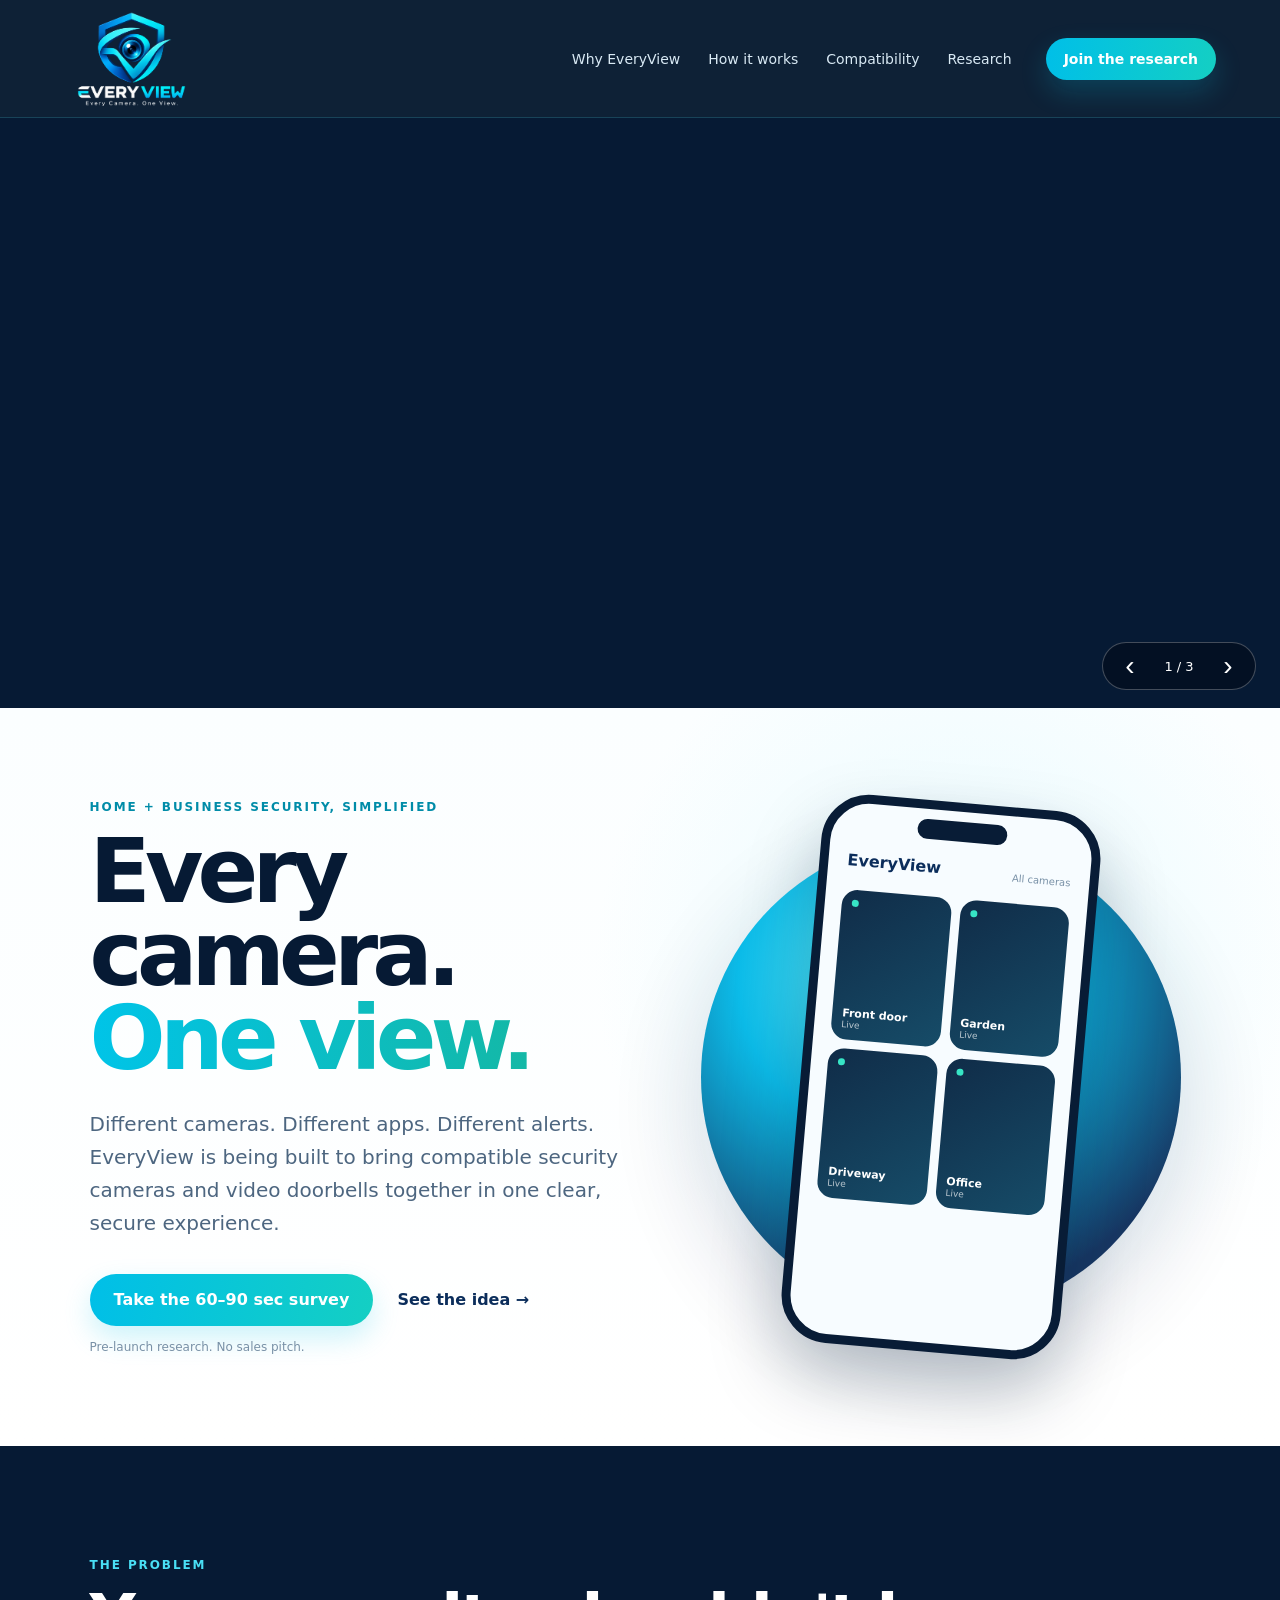
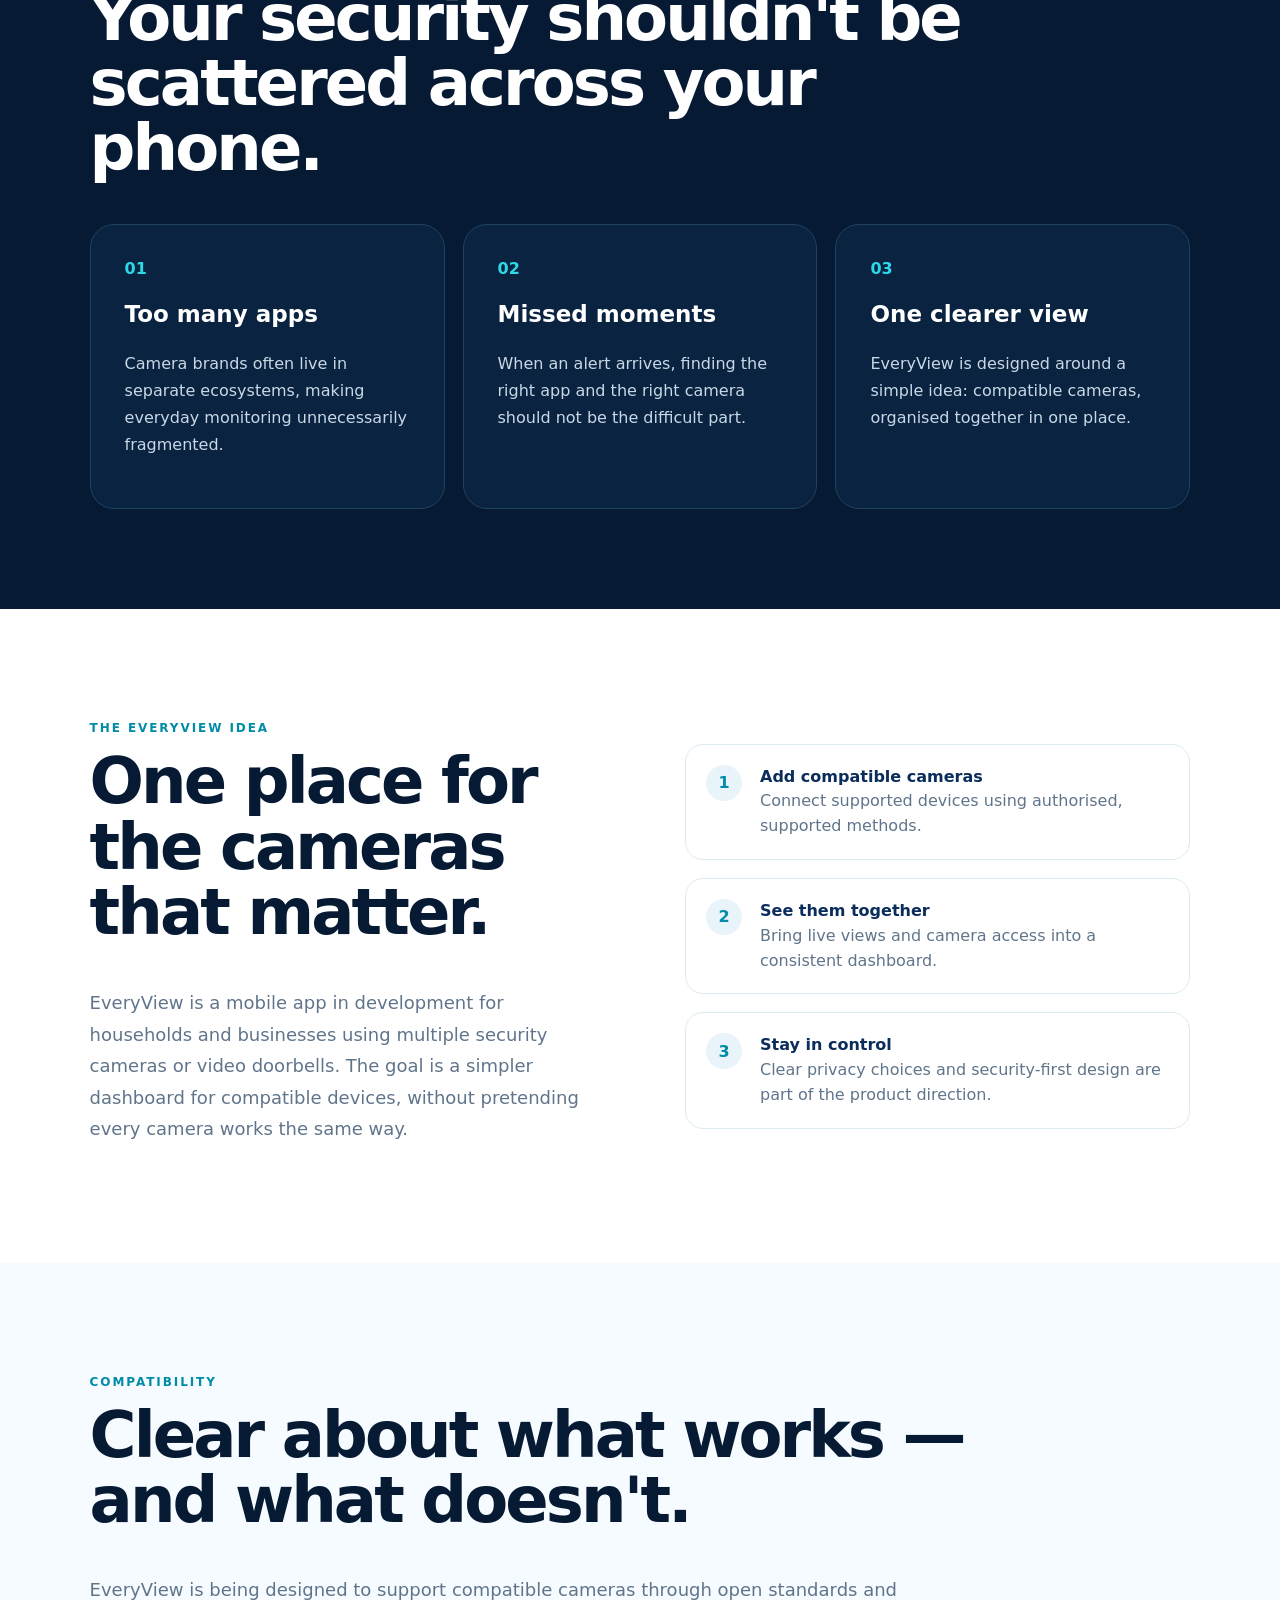
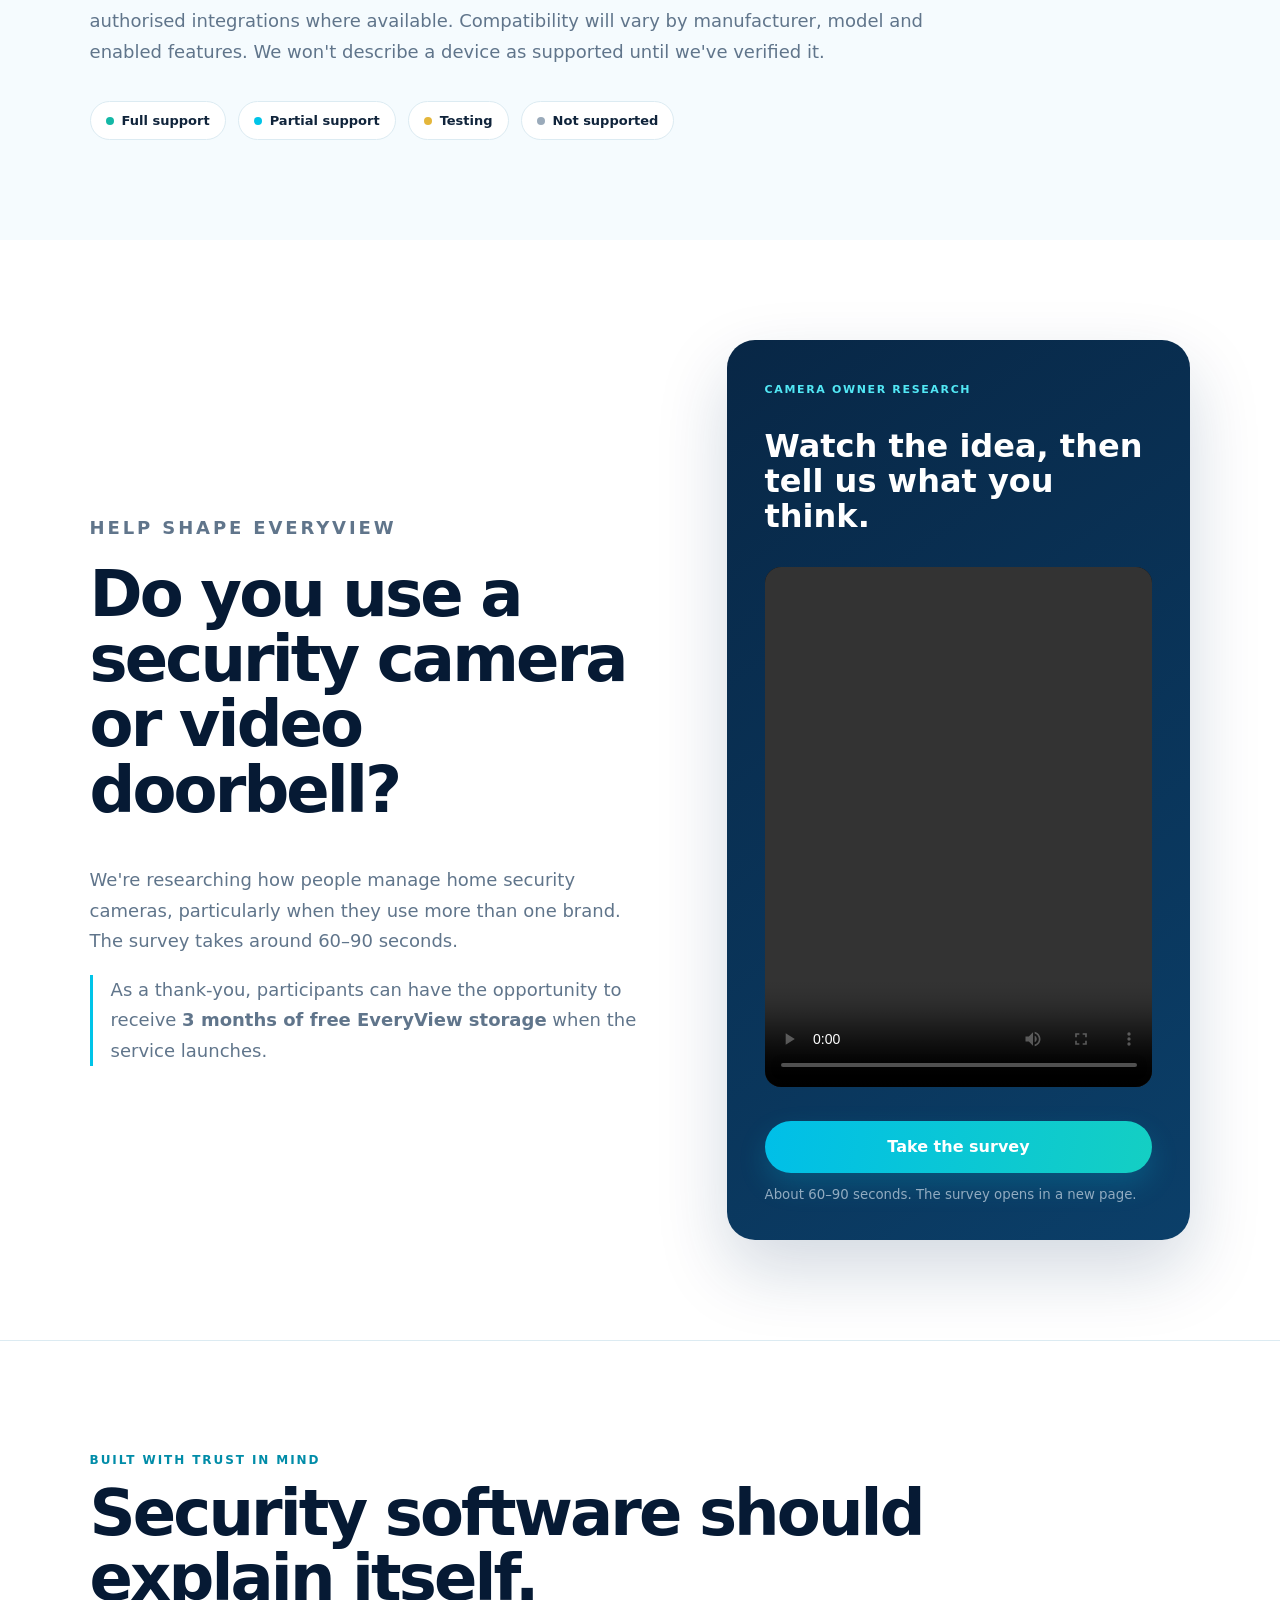
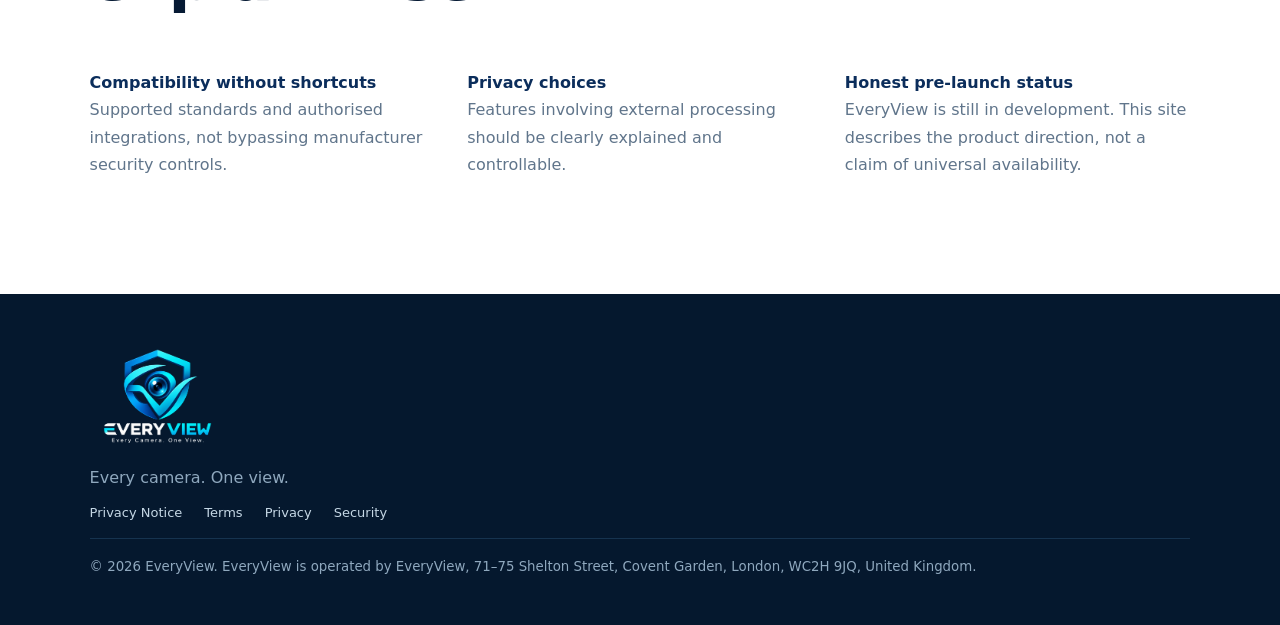
==== commit e6f34df5: "Resize EveryView banner and add calm introduction slides" ====
--- a/index.html
+++ b/index.html
@@ -13,7 +13,12 @@
   <a class="button small" href="#research">Join the research</a>
 </header>
 <main id="top">
-<section class="opening" aria-label="EveryView camera opening"><video autoplay muted playsinline loop controls preload="auto" aria-label="Five-second camera opening animation"><source src="./assets/camera-opening.mp4" type="video/mp4"></video><div class="opening-shade"></div><div class="opening-copy"><p>EVERY CAMERA. ONE VIEW.</p><a class="button" href="#research">Explore EveryView ↓</a></div></section>
+<section class="opening" aria-label="EveryView introduction" aria-roledescription="carousel">
+  <div class="opening-slide is-active" data-slide="0"><video autoplay muted playsinline preload="auto" aria-label="EveryView camera animation"><source src="./assets/camera-opening.mp4" type="video/mp4"></video></div>
+  <div class="opening-slide feature-slide" data-slide="1" aria-hidden="true"><div class="slide-content"><span class="slide-kicker">A SIMPLER WAY TO WATCH</span><h2>All your cameras.<br>One clear view.</h2><p>See compatible cameras and video doorbells together, without jumping between apps.</p><a class="slide-link" href="#how">See how it works →</a></div><div class="slide-icon" aria-hidden="true">◉</div></div>
+  <div class="opening-slide survey-slide" data-slide="2" aria-hidden="true"><div class="slide-content"><span class="slide-kicker">HELP SHAPE EVERYVIEW</span><h2>Your view matters.</h2><p>Tell us how you use security cameras today. The survey takes about a minute.</p><a class="button" href="#research">Watch the video &amp; take the survey ↓</a></div><img src="./assets/everyview-logo.png" alt="" aria-hidden="true"></div>
+  <div class="opening-controls" aria-label="Introduction slides"><button type="button" class="slide-prev" aria-label="Previous slide">‹</button><span class="slide-position">1 / 3</span><button type="button" class="slide-next" aria-label="Next slide">›</button></div>
+</section>
 <section class="hero">
   <div class="hero-copy"><p class="eyebrow">HOME + BUSINESS SECURITY, SIMPLIFIED</p>
     <h1>Every camera.<br><span>One view.</span></h1>
--- a/styles.css
+++ b/styles.css
@@ -3,3 +3,5 @@
 /* Dark header keeps the white lettering in the supplied logo readable. */
 .nav{background:rgba(5,24,46,.96);border-bottom:1px solid rgba(73,223,245,.18)}.nav nav{color:#d9eaf5}.nav nav a:hover{color:#49dff5}
 .opening video{z-index:0}.opening-shade{pointer-events:none}.opening video::-webkit-media-controls-panel{opacity:.8}
+/* Introduction carousel: contained video, then two calm still slides. */
+.nav{height:118px}.brand-logo{width:176px;height:108px;object-fit:contain}.opening{height:clamp(360px,53vw,590px);min-height:0;display:block;background:#061a34}.opening-slide{position:absolute;inset:0;display:none;overflow:hidden}.opening-slide.is-active{display:flex}.opening-slide video{width:100%;height:100%;object-fit:contain;background:#061a34}.opening-controls{position:absolute;z-index:4;right:24px;bottom:18px;display:flex;align-items:center;gap:14px;color:#fff;background:rgba(3,15,31,.78);border:1px solid rgba(255,255,255,.25);border-radius:50px;padding:5px 9px}.opening-controls button{border:0;color:#fff;background:transparent;font-size:28px;width:36px;height:36px;cursor:pointer}.opening-controls button:hover,.opening-controls button:focus-visible{color:#4be4f2}.slide-position{font-size:13px;min-width:34px;text-align:center}.feature-slide,.survey-slide{align-items:center;justify-content:space-between;padding:38px clamp(30px,8vw,130px);color:#fff;background:radial-gradient(circle at 85% 45%,#0c6b9b 0,#09284f 37%,#061a34 75%)}.survey-slide{background:radial-gradient(circle at 75% 40%,#0d566e 0,#082744 42%,#061a34 80%)}.slide-content{max-width:680px;position:relative;z-index:2}.slide-kicker{font-size:12px;font-weight:800;letter-spacing:.16em;color:#6ee9f5}.opening-slide h2{font-size:clamp(35px,5vw,70px);line-height:1.04;letter-spacing:-.05em;margin:20px 0}.opening-slide p{font-size:clamp(16px,1.7vw,22px);line-height:1.5;color:#d5e6f1;max-width:620px}.slide-link{font-weight:800;color:#61e5f2}.slide-icon{font-size:clamp(120px,23vw,330px);line-height:1;color:#32d9ec;opacity:.7}.survey-slide img{width:min(32vw,340px);max-height:80%;object-fit:contain;margin-right:5vw}.survey-slide .button{margin-top:18px}@media(max-width:900px){.nav{height:92px}.brand-logo{width:138px;height:82px}}@media(max-width:560px){.nav{height:82px}.brand-logo{width:115px;height:76px}.opening{height:440px;min-height:0}.feature-slide,.survey-slide{padding:30px 24px 70px}.opening-slide h2{font-size:38px}.opening-slide p{font-size:16px}.slide-icon,.survey-slide img{display:none}.opening-controls{right:12px;bottom:10px}.survey-slide .button{font-size:13px;padding:0 15px}}
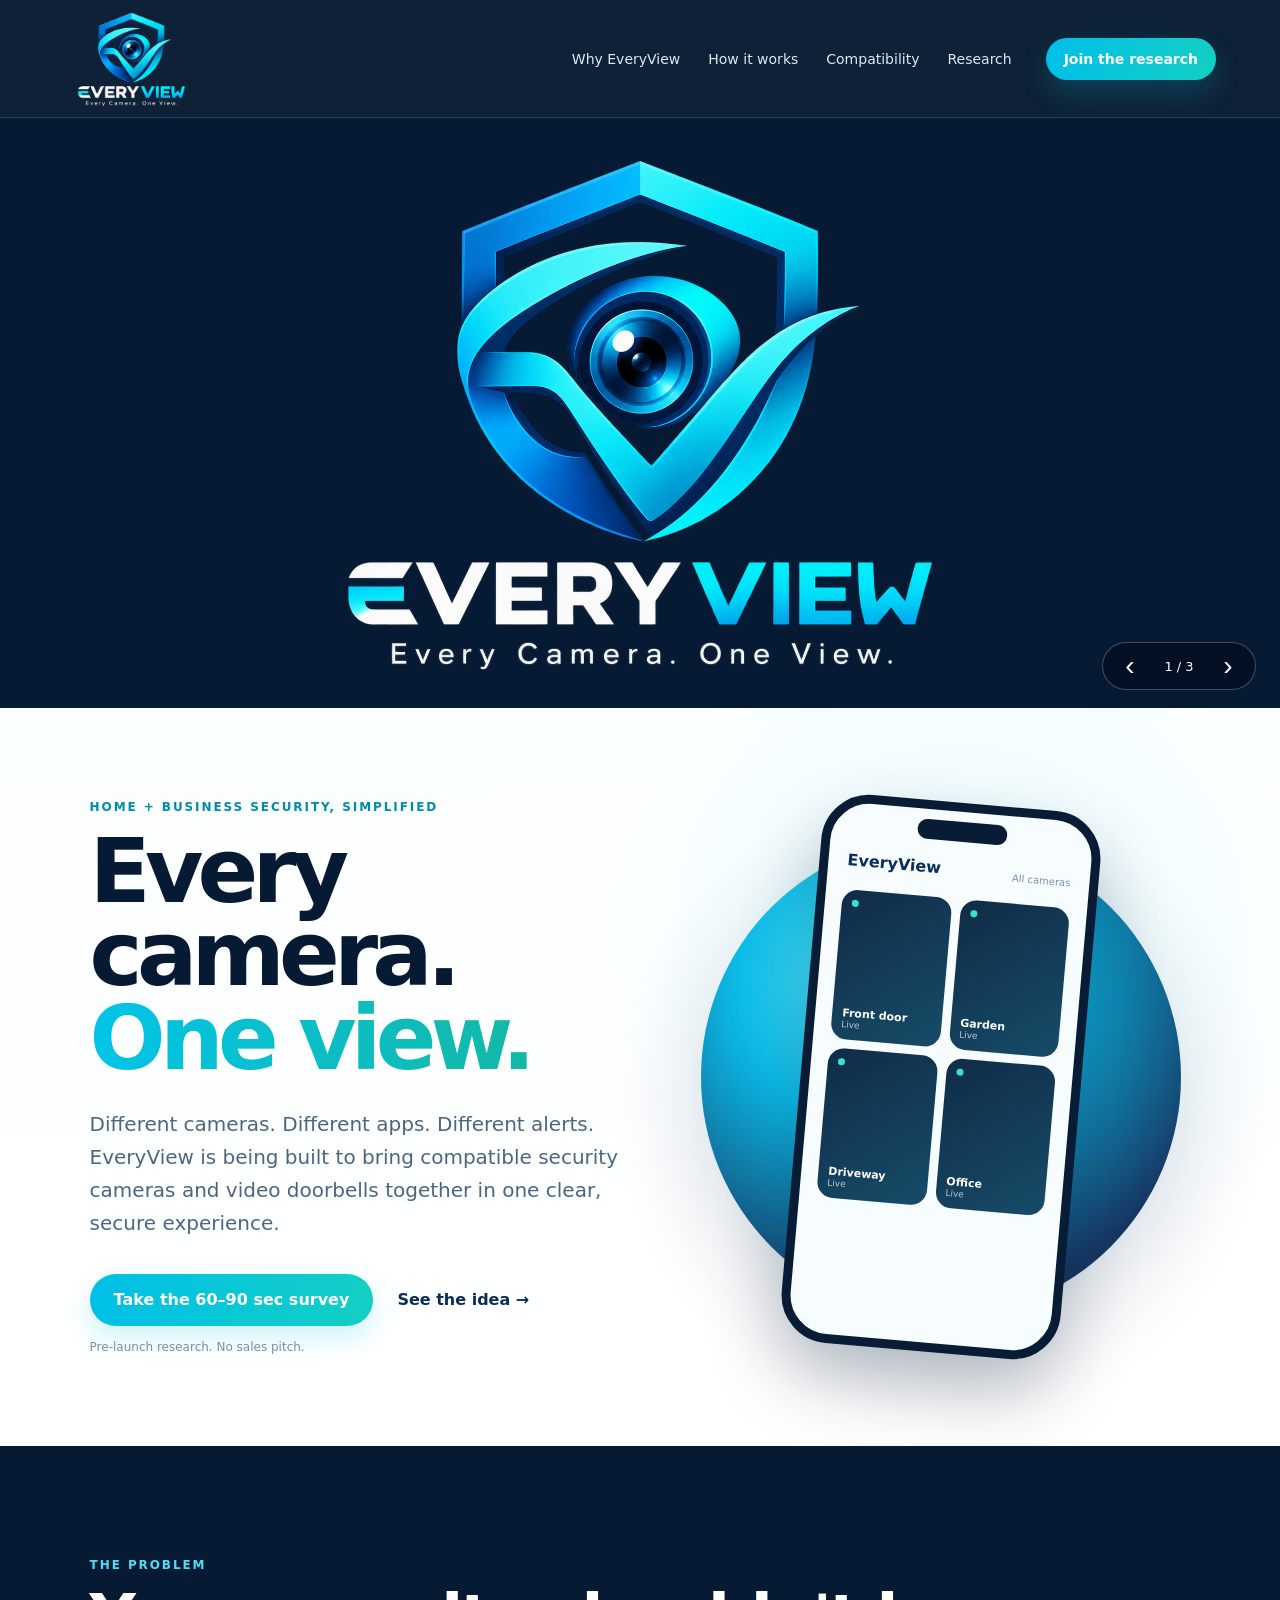
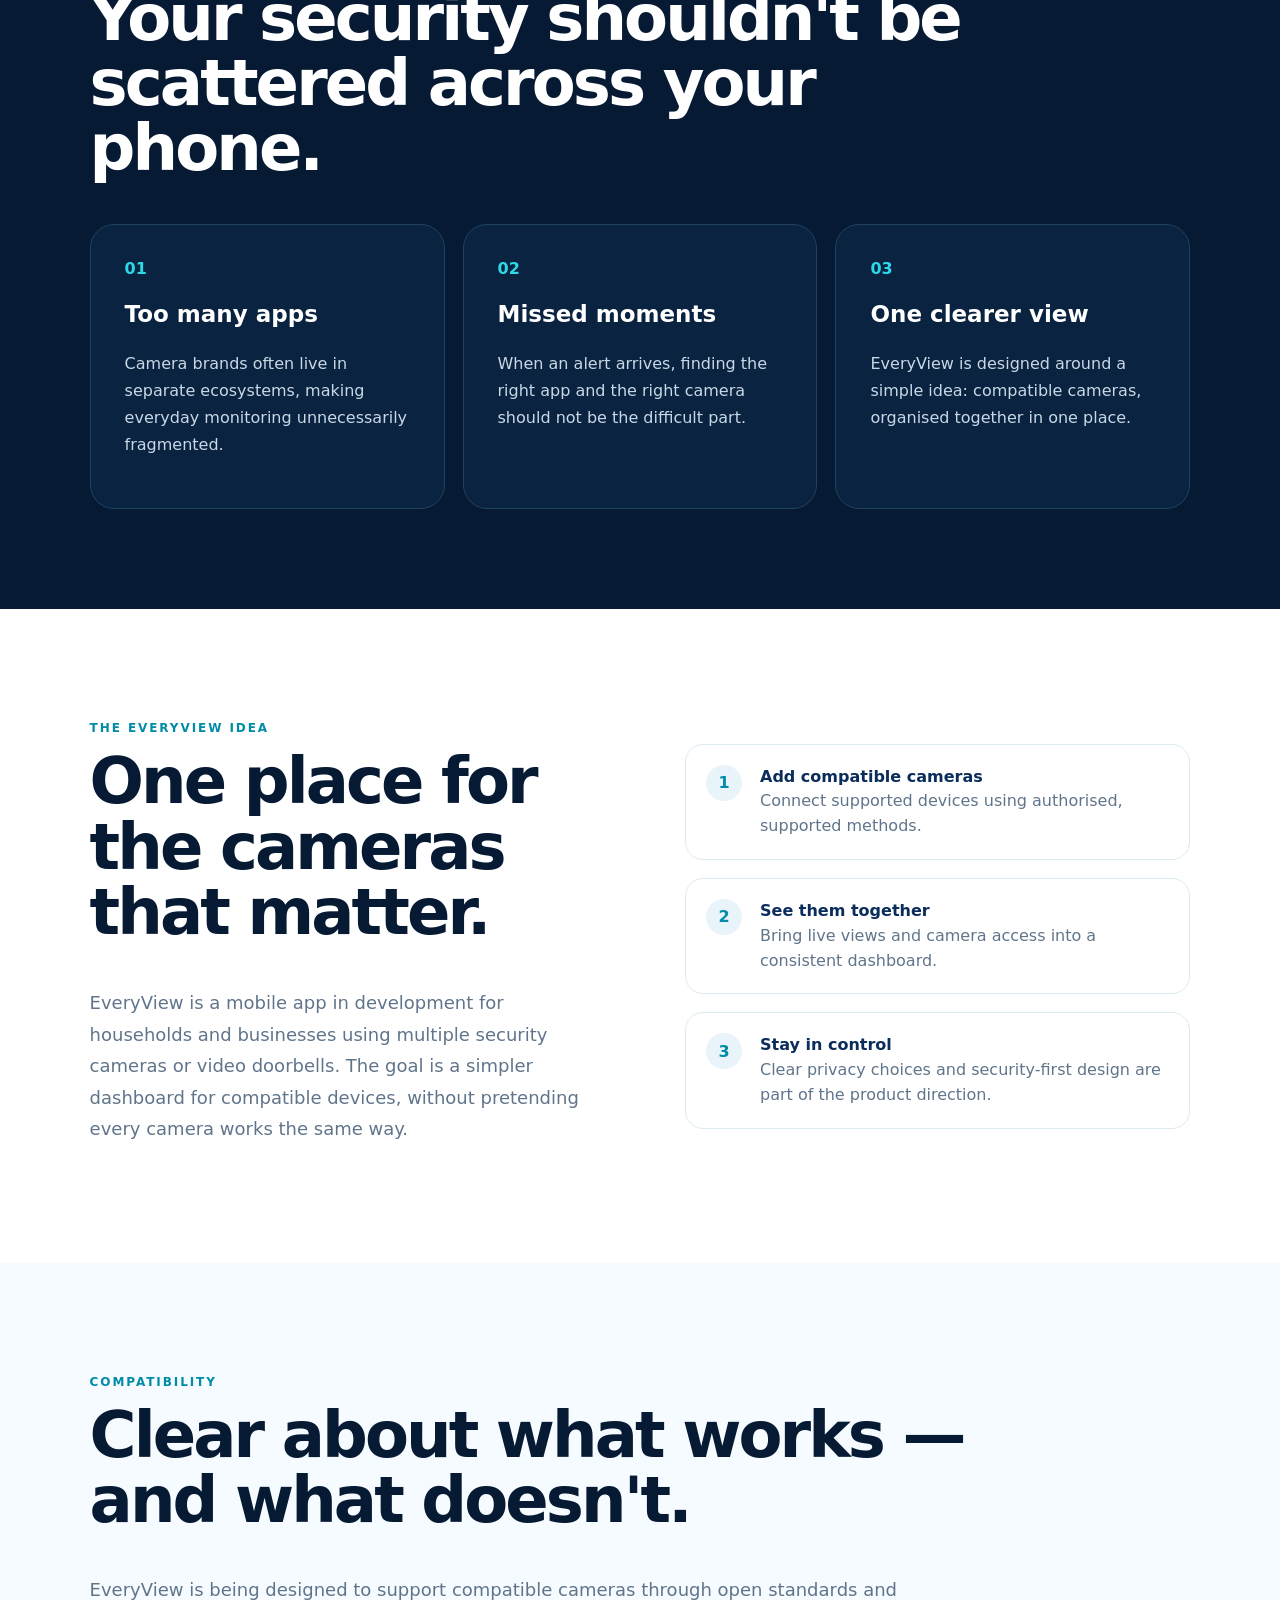
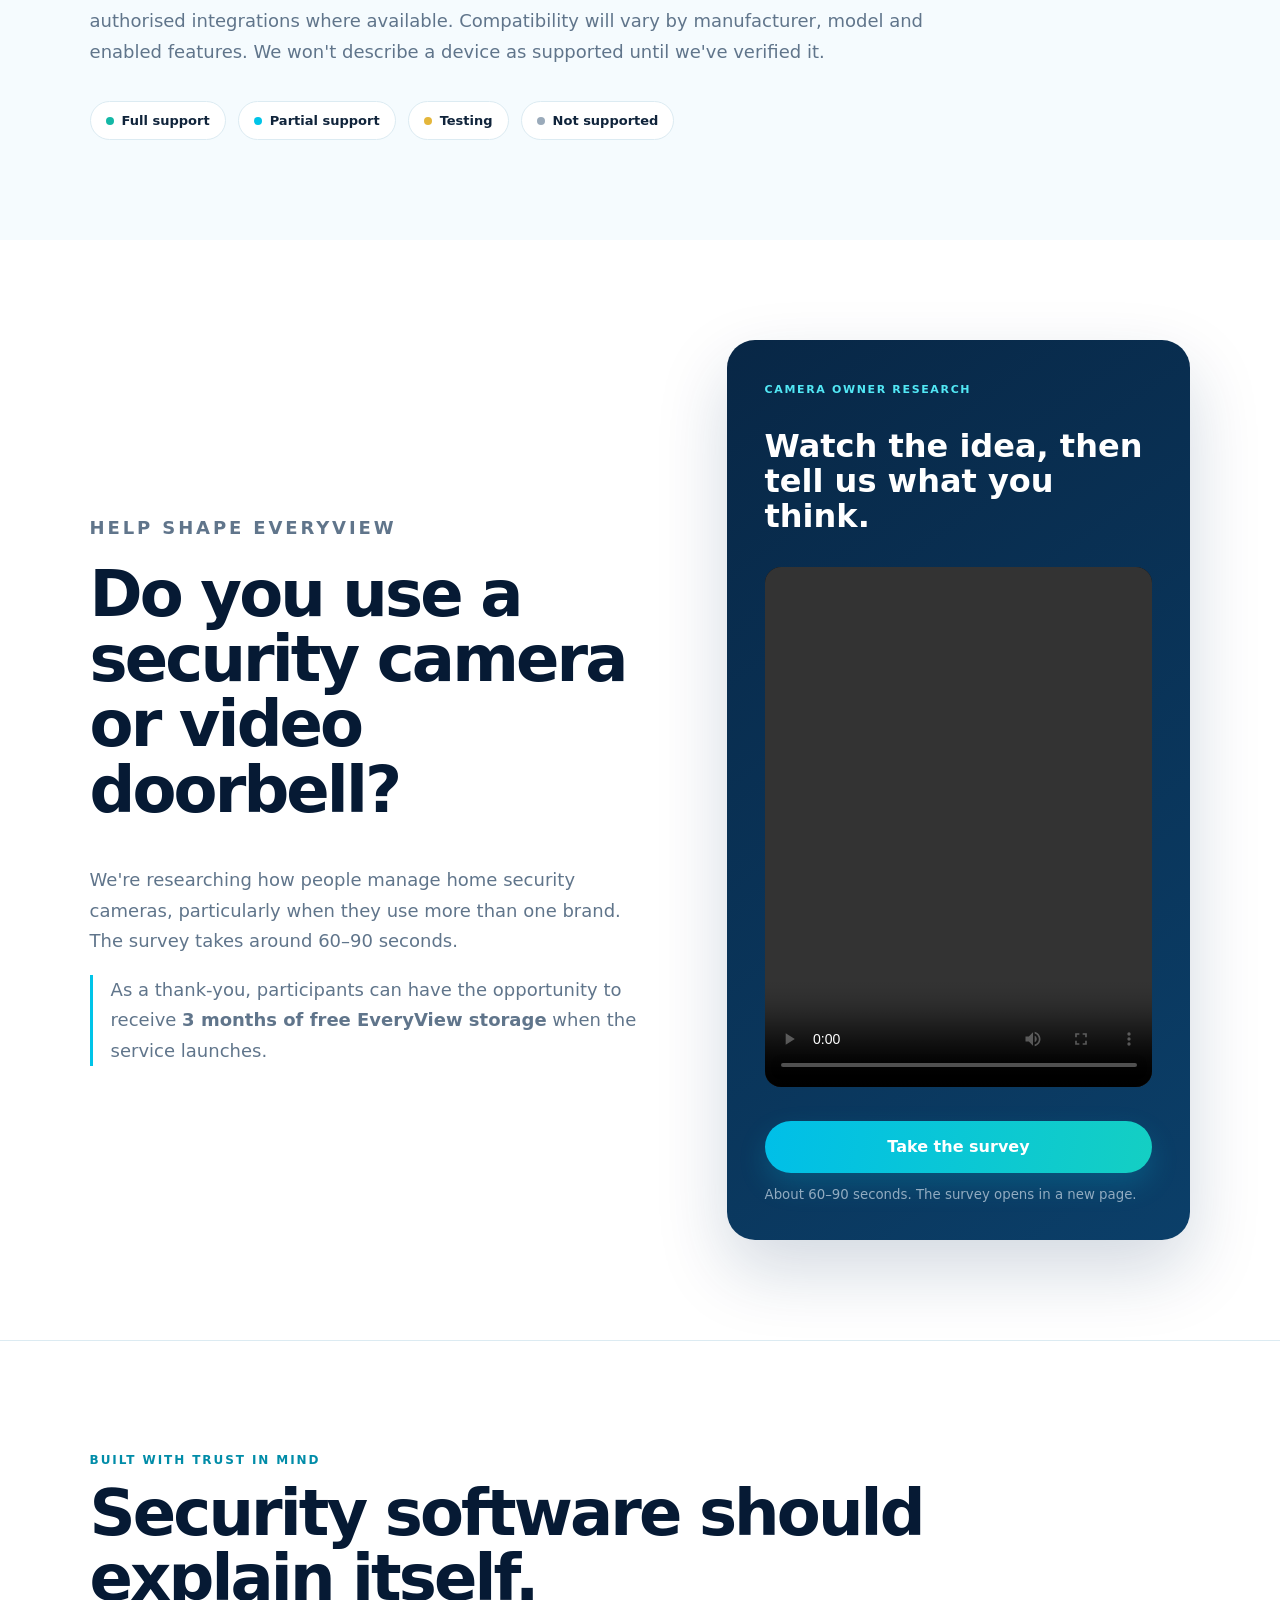
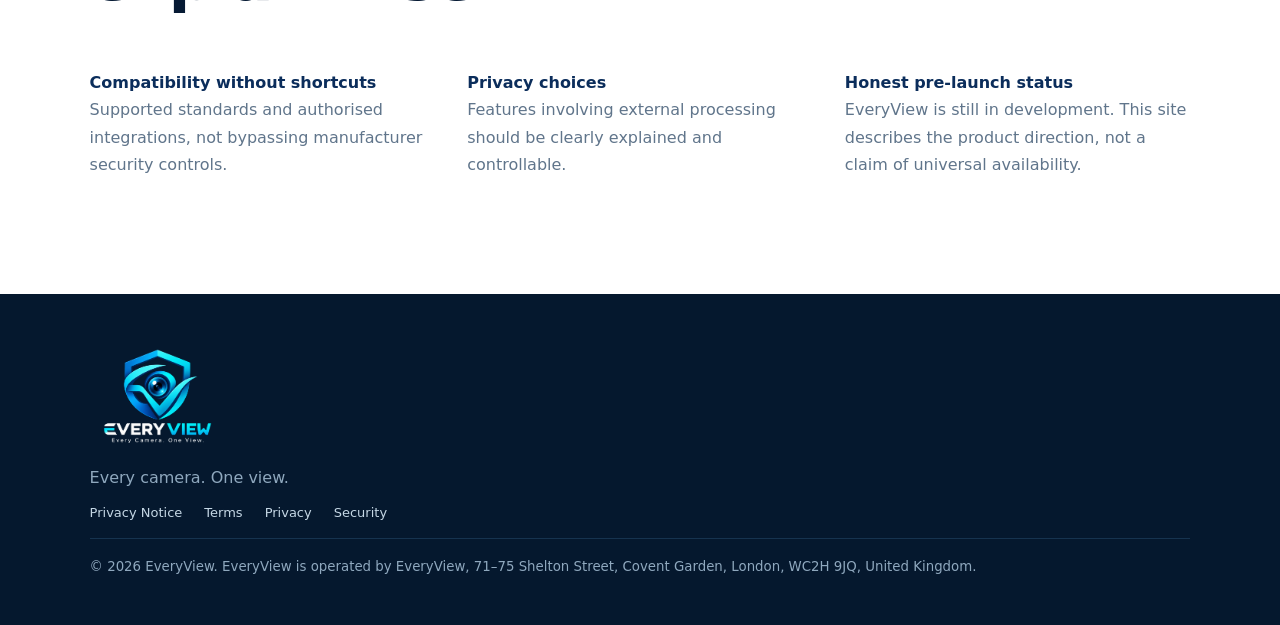
==== commit b8012ae7: "Keep EveryView opening video looping with logo fallback" ====
--- a/index.html
+++ b/index.html
@@ -14,7 +14,7 @@
 </header>
 <main id="top">
 <section class="opening" aria-label="EveryView introduction" aria-roledescription="carousel">
-  <div class="opening-slide is-active" data-slide="0"><video autoplay muted playsinline preload="auto" aria-label="EveryView camera animation"><source src="./assets/camera-opening.mp4" type="video/mp4"></video></div>
+  <div class="opening-slide is-active" data-slide="0"><video autoplay muted loop playsinline preload="auto" poster="./assets/everyview-logo.png" aria-label="EveryView camera animation"><source src="./assets/camera-opening.mp4" type="video/mp4"></video></div>
   <div class="opening-slide feature-slide" data-slide="1" aria-hidden="true"><div class="slide-content"><span class="slide-kicker">A SIMPLER WAY TO WATCH</span><h2>All your cameras.<br>One clear view.</h2><p>See compatible cameras and video doorbells together, without jumping between apps.</p><a class="slide-link" href="#how">See how it works →</a></div><div class="slide-icon" aria-hidden="true">◉</div></div>
   <div class="opening-slide survey-slide" data-slide="2" aria-hidden="true"><div class="slide-content"><span class="slide-kicker">HELP SHAPE EVERYVIEW</span><h2>Your view matters.</h2><p>Tell us how you use security cameras today. The survey takes about a minute.</p><a class="button" href="#research">Watch the video &amp; take the survey ↓</a></div><img src="./assets/everyview-logo.png" alt="" aria-hidden="true"></div>
   <div class="opening-controls" aria-label="Introduction slides"><button type="button" class="slide-prev" aria-label="Previous slide">‹</button><span class="slide-position">1 / 3</span><button type="button" class="slide-next" aria-label="Next slide">›</button></div>
@@ -41,7 +41,7 @@
 <section id="compatibility" class="section compatibility"><p class="eyebrow">COMPATIBILITY</p><h2>Clear about what works — and what doesn't.</h2><p class="wide">EveryView is being designed to support compatible cameras through open standards and authorised integrations where available. Compatibility will vary by manufacturer, model and enabled features. We won't describe a device as supported until we've verified it.</p>
 <div class="status"><span><i class="full"></i>Full support</span><span><i class="partial"></i>Partial support</span><span><i class="testing"></i>Testing</span><span><i class="none"></i>Not supported</span></div></section>
 <section id="research" class="section research"><div><p class="eyebrow">HELP SHAPE EVERYVIEW</p><h2>Do you use a security camera or video doorbell?</h2><p>We're researching how people manage home security cameras, particularly when they use more than one brand. The survey takes around 60–90 seconds.</p><p class="reward">As a thank-you, participants can have the opportunity to receive <b>3 months of free EveryView storage</b> when the service launches.</p></div>
-<div class="research-card"><span>CAMERA OWNER RESEARCH</span><h3>Watch the idea, then tell us what you think.</h3><video class="survey-video" controls playsinline preload="metadata" aria-label="EveryView survey invitation"><source src="./assets/survey-video.mp4" type="video/mp4">Your browser does not support this video.</video><a class="button" href="./survey.html">Take the survey</a><small>About 60–90 seconds. The survey opens in a new page.</small></div></section>
+<div class="research-card"><span>CAMERA OWNER RESEARCH</span><h3>Watch the idea, then tell us what you think.</h3><video class="survey-video" controls playsinline preload="metadata" aria-label="EveryView survey invitation"><source src="./assets/survey-video.mp4" type="video/mp4">Your browser does not support this video.</video><a class="button" href="https://tally.so/r/b5aqg0">Take the survey</a><small>About 60–90 seconds. The survey opens in a new page.</small></div></section>
 <section class="section trust"><p class="eyebrow">BUILT WITH TRUST IN MIND</p><h2>Security software should explain itself.</h2><div class="trust-grid"><p><b>Compatibility without shortcuts</b><br>Supported standards and authorised integrations, not bypassing manufacturer security controls.</p><p><b>Privacy choices</b><br>Features involving external processing should be clearly explained and controllable.</p><p><b>Honest pre-launch status</b><br>EveryView is still in development. This site describes the product direction, not a claim of universal availability.</p></div></section>
 </main>
 <footer><a class="brand" href="#top"><img class="brand-logo" src="./assets/everyview-logo.png" alt="EveryView"></a><p>Every camera. One view.</p><div><a href="./privacy.html">Privacy Notice</a><a href="./terms.html">Terms</a><a href="mailto:privacy@every-view.co.uk">Privacy</a><a href="mailto:security@every-view.co.uk">Security</a></div><small>© 2026 EveryView. EveryView is operated by EveryView, 71–75 Shelton Street, Covent Garden, London, WC2H 9JQ, United Kingdom.</small></footer>
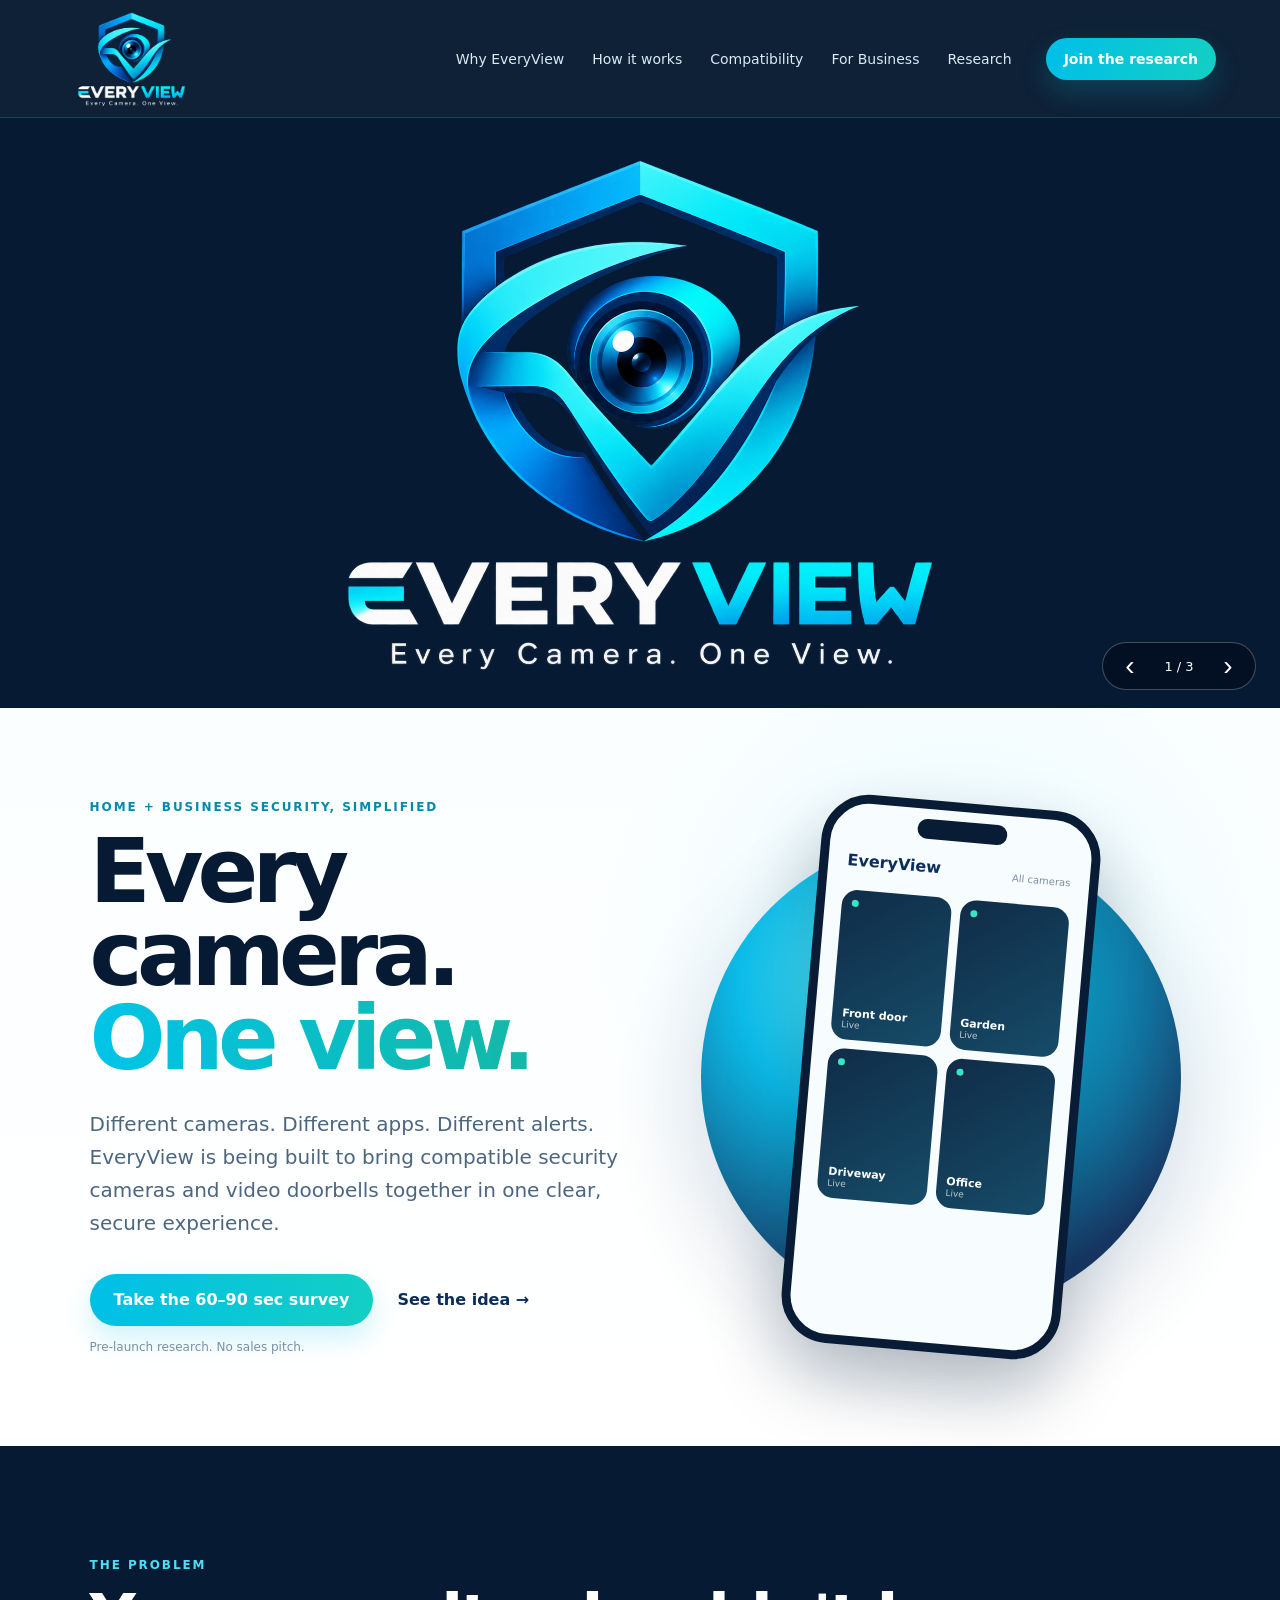
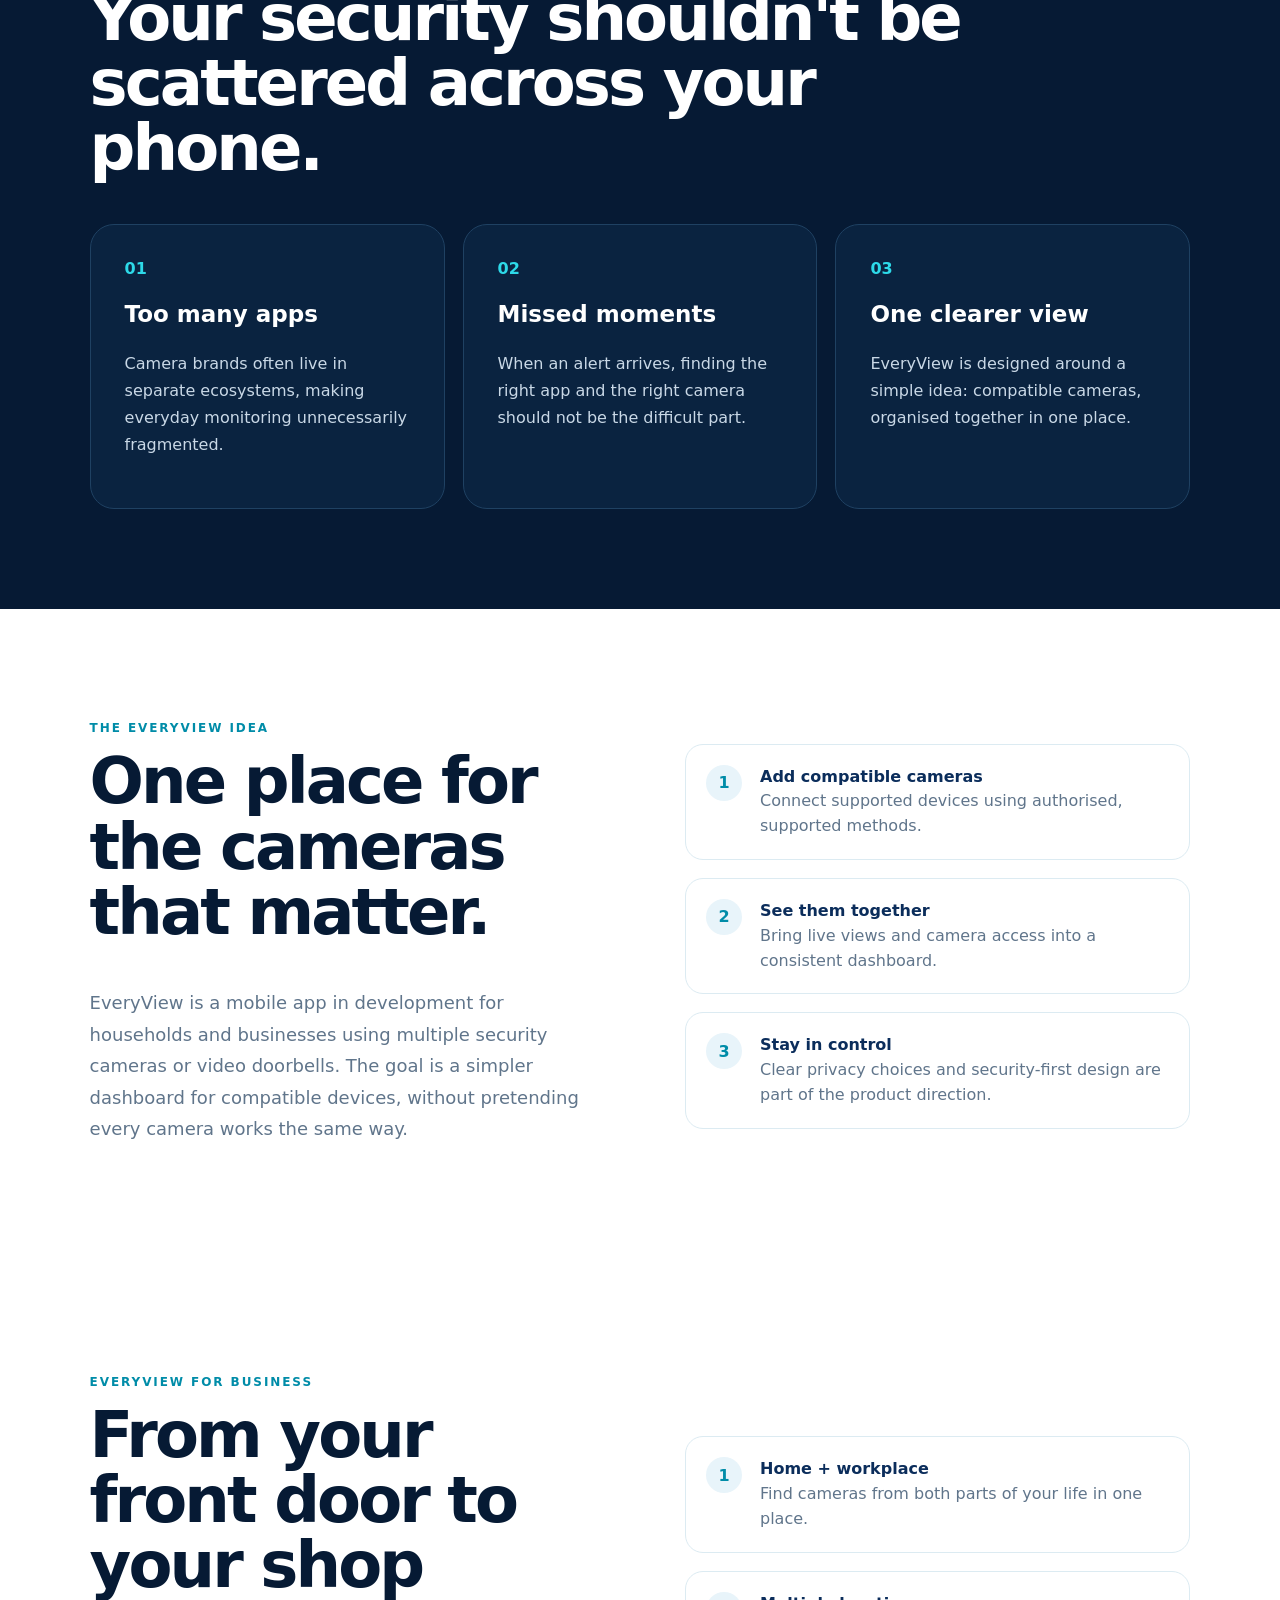
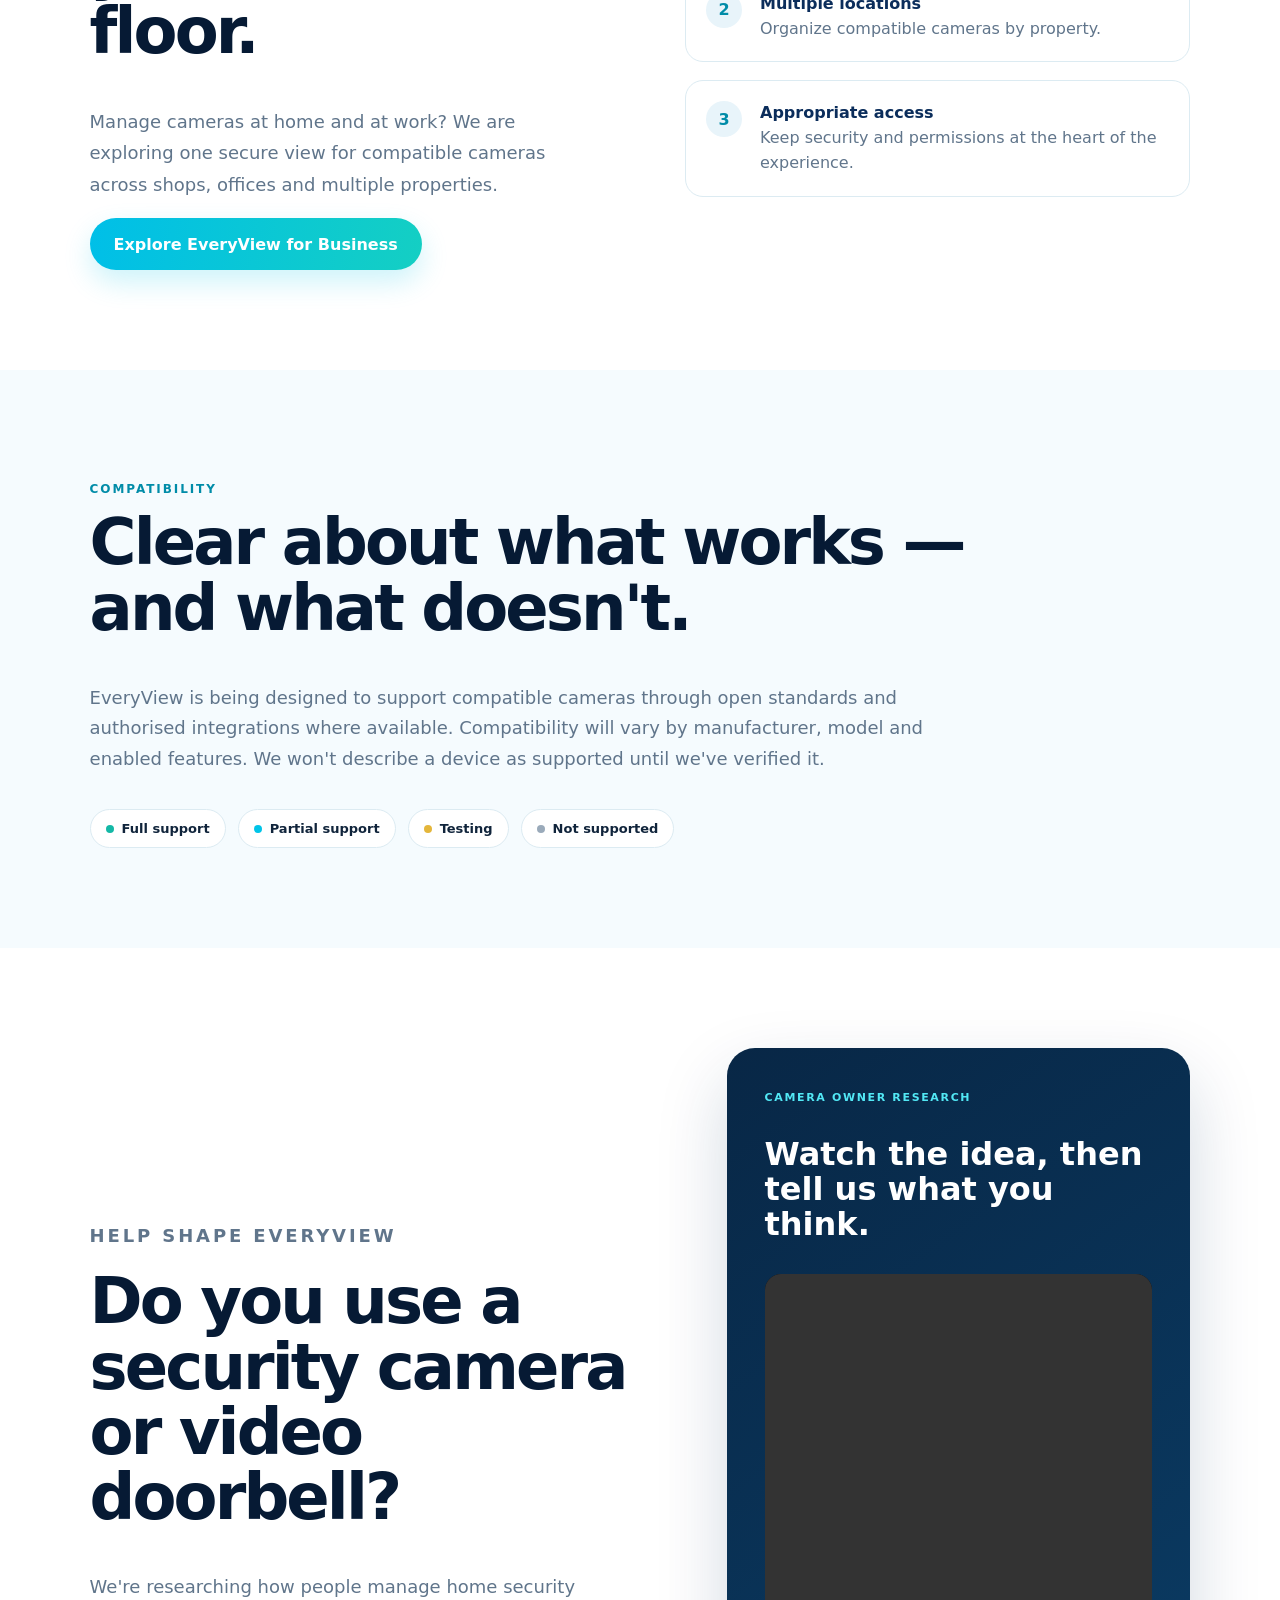
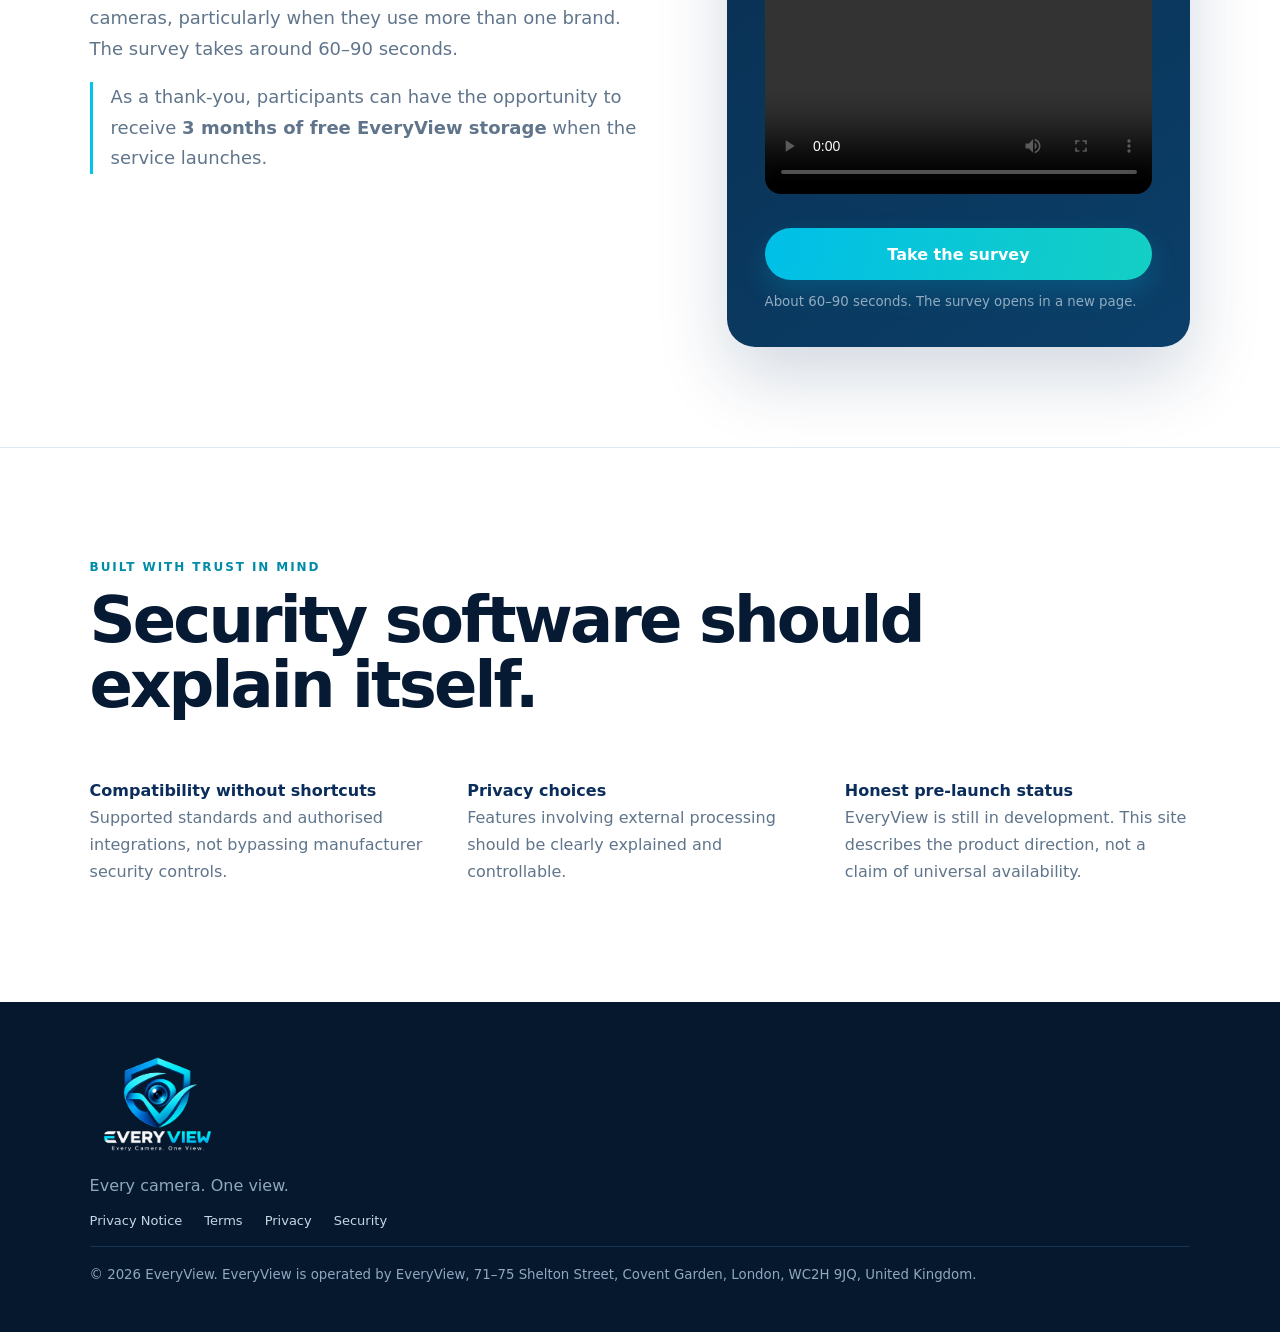
==== commit 34c7a0c8: "Link business landing page and highlight home plus business cameras" ====
--- a/index.html
+++ b/index.html
@@ -9,7 +9,7 @@
 <body>
 <header class="nav">
   <a class="brand" href="#top" aria-label="EveryView home"><img class="brand-logo" src="./assets/everyview-logo.png" alt="EveryView"></a>
-  <nav><a href="#why">Why EveryView</a><a href="#how">How it works</a><a href="#compatibility">Compatibility</a><a href="#research">Research</a></nav>
+  <nav><a href="#why">Why EveryView</a><a href="#how">How it works</a><a href="#compatibility">Compatibility</a><a href="./business.html">For Business</a><a href="#research">Research</a></nav>
   <a class="button small" href="#research">Join the research</a>
 </header>
 <main id="top">
@@ -38,7 +38,7 @@
 </section>
 <section id="how" class="section split"><div><p class="eyebrow">THE EVERYVIEW IDEA</p><h2>One place for the cameras that matter.</h2><p>EveryView is a mobile app in development for households and businesses using multiple security cameras or video doorbells. The goal is a simpler dashboard for compatible devices, without pretending every camera works the same way.</p></div>
 <div class="steps"><div><span>1</span><p><b>Add compatible cameras</b><br>Connect supported devices using authorised, supported methods.</p></div><div><span>2</span><p><b>See them together</b><br>Bring live views and camera access into a consistent dashboard.</p></div><div><span>3</span><p><b>Stay in control</b><br>Clear privacy choices and security-first design are part of the product direction.</p></div></div></section>
-<section id="compatibility" class="section compatibility"><p class="eyebrow">COMPATIBILITY</p><h2>Clear about what works — and what doesn't.</h2><p class="wide">EveryView is being designed to support compatible cameras through open standards and authorised integrations where available. Compatibility will vary by manufacturer, model and enabled features. We won't describe a device as supported until we've verified it.</p>
+<section class="section split" id="business"><div><p class="eyebrow">EVERYVIEW FOR BUSINESS</p><h2>From your front door to your shop floor.</h2><p>Manage cameras at home and at work? We are exploring one secure view for compatible cameras across shops, offices and multiple properties.</p><a class="button" href="./business.html">Explore EveryView for Business</a></div><div class="steps"><div><span>1</span><p><b>Home + workplace</b><br>Find cameras from both parts of your life in one place.</p></div><div><span>2</span><p><b>Multiple locations</b><br>Organize compatible cameras by property.</p></div><div><span>3</span><p><b>Appropriate access</b><br>Keep security and permissions at the heart of the experience.</p></div></div></section><section id="compatibility" class="section compatibility"><p class="eyebrow">COMPATIBILITY</p><h2>Clear about what works — and what doesn't.</h2><p class="wide">EveryView is being designed to support compatible cameras through open standards and authorised integrations where available. Compatibility will vary by manufacturer, model and enabled features. We won't describe a device as supported until we've verified it.</p>
 <div class="status"><span><i class="full"></i>Full support</span><span><i class="partial"></i>Partial support</span><span><i class="testing"></i>Testing</span><span><i class="none"></i>Not supported</span></div></section>
 <section id="research" class="section research"><div><p class="eyebrow">HELP SHAPE EVERYVIEW</p><h2>Do you use a security camera or video doorbell?</h2><p>We're researching how people manage home security cameras, particularly when they use more than one brand. The survey takes around 60–90 seconds.</p><p class="reward">As a thank-you, participants can have the opportunity to receive <b>3 months of free EveryView storage</b> when the service launches.</p></div>
 <div class="research-card"><span>CAMERA OWNER RESEARCH</span><h3>Watch the idea, then tell us what you think.</h3><video class="survey-video" controls playsinline preload="metadata" aria-label="EveryView survey invitation"><source src="./assets/survey-video.mp4" type="video/mp4">Your browser does not support this video.</video><a class="button" href="https://tally.so/r/b5aqg0">Take the survey</a><small>About 60–90 seconds. The survey opens in a new page.</small></div></section>
